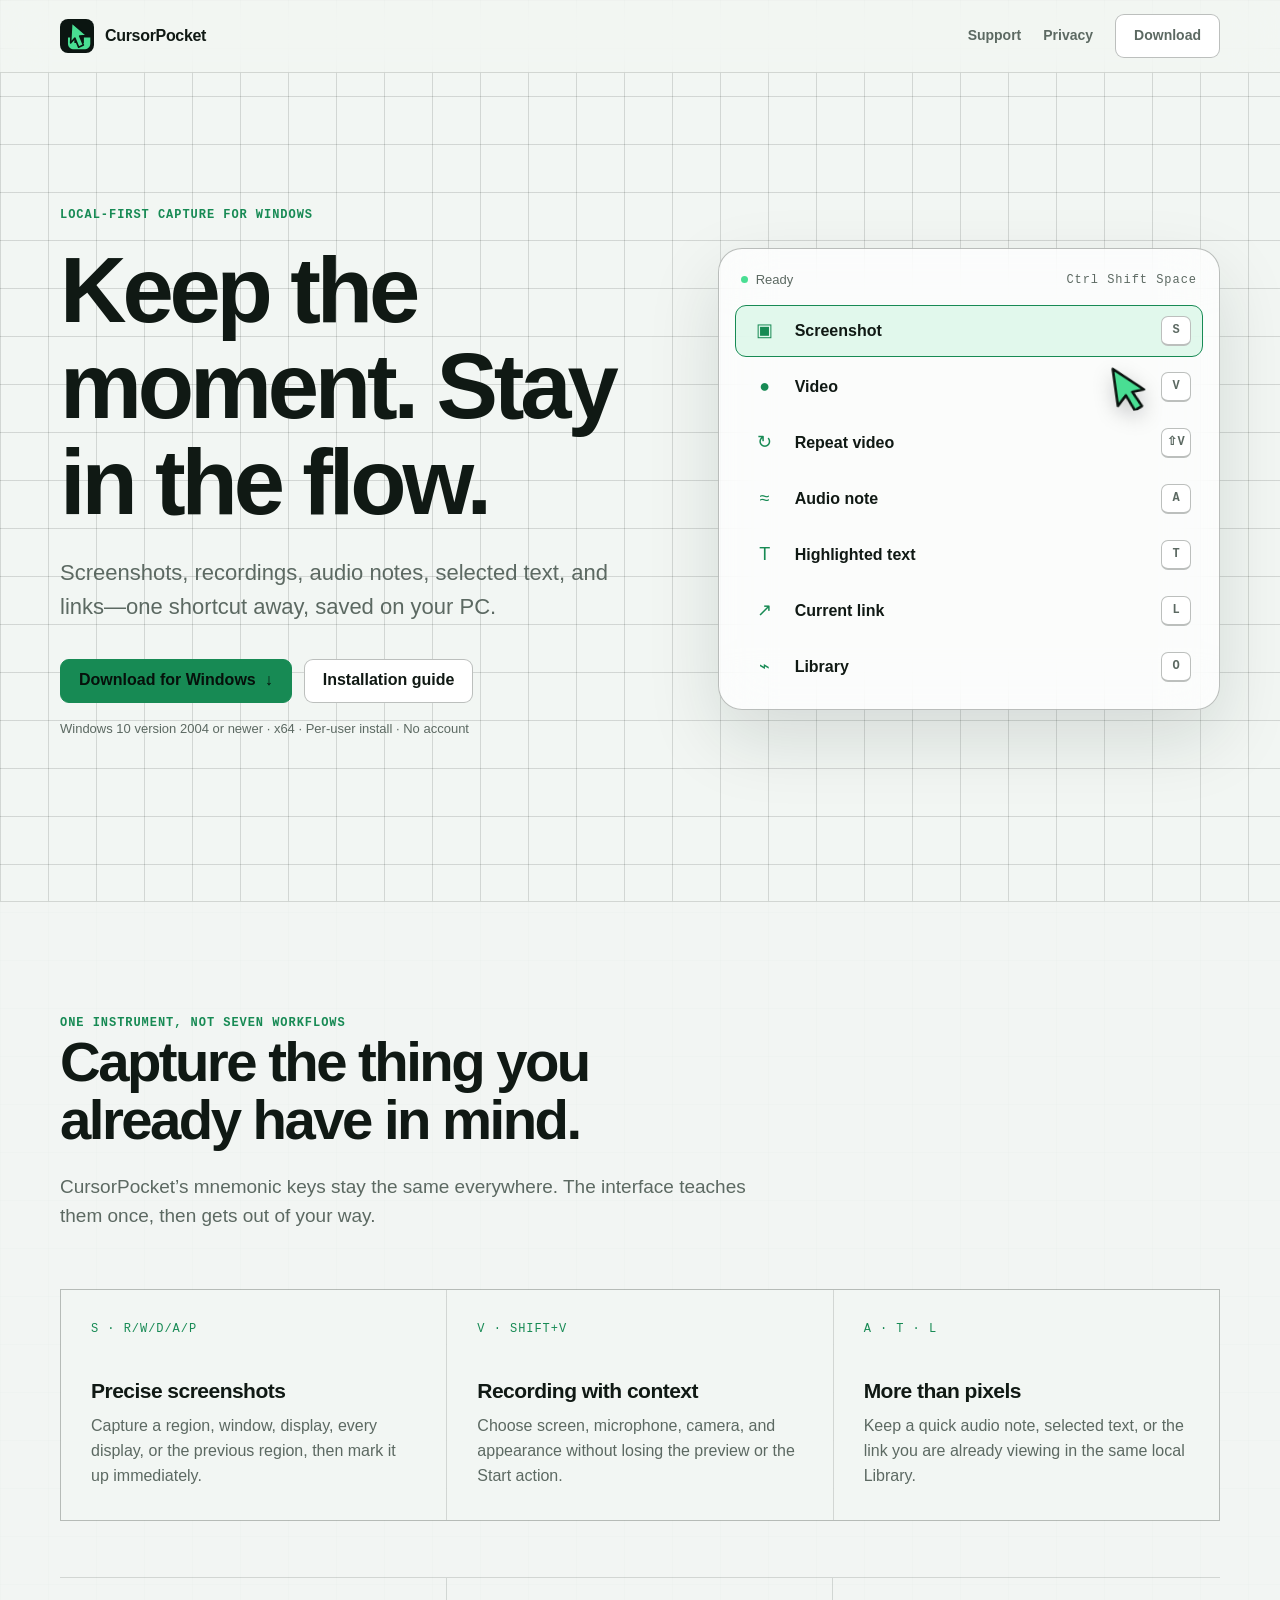
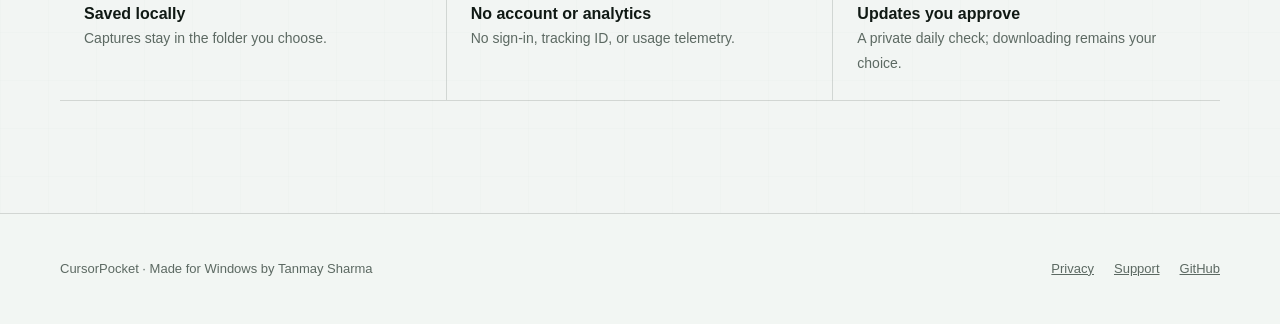
==== site/index.html @ 80a640a3 "Add GitHub distribution and verified updates" ====
<!doctype html>
<html lang="en">
<head>
  <meta charset="utf-8">
  <meta name="viewport" content="width=device-width, initial-scale=1">
  <meta name="description" content="CursorPocket is a fast, local-first screenshot, video, audio, text, and link capture utility for Windows.">
  <meta name="theme-color" content="#0b1511">
  <title>CursorPocket — capture at cursor speed</title>
  <link rel="icon" href="assets/mark.svg" type="image/svg+xml">
  <link rel="stylesheet" href="styles.css">
</head>
<body>
  <header class="site-header">
    <nav class="nav shell" aria-label="Main navigation">
      <a class="brand" href="index.html"><img src="assets/mark.svg" alt=""><span>CursorPocket</span></a>
      <div class="nav-links">
        <a href="support.html">Support</a>
        <a href="privacy.html">Privacy</a>
        <a class="button" href="https://github.com/tanmaysh17/cursorpocket/releases/latest/download/CursorPocket-Setup-x64.exe">Download</a>
      </div>
    </nav>
  </header>

  <main>
    <section class="hero shell">
      <div>
        <div class="eyebrow">Local-first capture for Windows</div>
        <h1>Keep the moment. Stay in the flow.</h1>
        <p class="lede">Screenshots, recordings, audio notes, selected text, and links—one shortcut away, saved on your PC.</p>
        <div class="hero-actions">
          <a class="button primary" href="https://github.com/tanmaysh17/cursorpocket/releases/latest/download/CursorPocket-Setup-x64.exe">Download for Windows <span aria-hidden="true">↓</span></a>
          <a class="button" href="support.html#install">Installation guide</a>
        </div>
        <p class="requirements">Windows 10 version 2004 or newer · x64 · Per-user install · No account</p>
      </div>

      <div class="command-field" aria-label="CursorPocket command mode preview">
        <div class="command-head"><span class="live">Ready</span><span class="mono">Ctrl Shift Space</span></div>
        <div class="command-list">
          <div class="command active"><span class="glyph" aria-hidden="true">▣</span><span class="label">Screenshot</span><span class="key">S</span></div>
          <div class="command"><span class="glyph" aria-hidden="true">●</span><span class="label">Video</span><span class="key">V</span></div>
          <div class="command"><span class="glyph" aria-hidden="true">↻</span><span class="label">Repeat video</span><span class="key">⇧V</span></div>
          <div class="command"><span class="glyph" aria-hidden="true">≈</span><span class="label">Audio note</span><span class="key">A</span></div>
          <div class="command"><span class="glyph" aria-hidden="true">T</span><span class="label">Highlighted text</span><span class="key">T</span></div>
          <div class="command"><span class="glyph" aria-hidden="true">↗</span><span class="label">Current link</span><span class="key">L</span></div>
          <div class="command"><span class="glyph" aria-hidden="true">⌁</span><span class="label">Library</span><span class="key">O</span></div>
        </div>
        <svg class="cursor" viewBox="0 0 40 54" aria-hidden="true"><path d="M3 2 36 31 22 32l9 18-9 4-8-19-11 11V2Z" fill="#49de93" stroke="#09110d" stroke-width="3" stroke-linejoin="round"/></svg>
      </div>
    </section>

    <section class="section">
      <div class="shell">
        <div class="section-intro">
          <div class="eyebrow">One instrument, not seven workflows</div>
          <h2>Capture the thing you already have in mind.</h2>
          <p>CursorPocket’s mnemonic keys stay the same everywhere. The interface teaches them once, then gets out of your way.</p>
        </div>
        <div class="feature-grid">
          <article class="feature"><span class="mono">S · R/W/D/A/P</span><h3>Precise screenshots</h3><p>Capture a region, window, display, every display, or the previous region, then mark it up immediately.</p></article>
          <article class="feature"><span class="mono">V · SHIFT+V</span><h3>Recording with context</h3><p>Choose screen, microphone, camera, and appearance without losing the preview or the Start action.</p></article>
          <article class="feature"><span class="mono">A · T · L</span><h3>More than pixels</h3><p>Keep a quick audio note, selected text, or the link you are already viewing in the same local Library.</p></article>
        </div>
        <div class="trust-line" aria-label="Privacy and installation summary">
          <div class="trust-item"><strong>Saved locally</strong><span>Captures stay in the folder you choose.</span></div>
          <div class="trust-item"><strong>No account or analytics</strong><span>No sign-in, tracking ID, or usage telemetry.</span></div>
          <div class="trust-item"><strong>Updates you approve</strong><span>A private daily check; downloading remains your choice.</span></div>
        </div>
      </div>
    </section>
  </main>

  <footer class="site-footer">
    <div class="footer-inner shell"><span>CursorPocket · Made for Windows by Tanmay Sharma</span><div class="footer-links"><a href="privacy.html">Privacy</a><a href="support.html">Support</a><a href="https://github.com/tanmaysh17/cursorpocket">GitHub</a></div></div>
  </footer>
</body>
</html>
---- site/styles.css ----
:root {
  color-scheme: light dark;
  --canvas: #f2f6f3;
  --surface: rgba(255, 255, 255, 0.72);
  --raised: #ffffff;
  --ink: #101914;
  --muted: #5c6962;
  --line: rgba(16, 25, 20, 0.14);
  --line-strong: rgba(16, 25, 20, 0.28);
  --green: #178a54;
  --green-live: #49de93;
  --green-soft: rgba(73, 222, 147, 0.15);
  --red: #b83a3a;
  --shadow: 0 28px 72px rgba(18, 40, 28, 0.13);
  --radius: 18px;
}

@media (prefers-color-scheme: dark) {
  :root {
    --canvas: #08100c;
    --surface: rgba(15, 27, 21, 0.76);
    --raised: #122019;
    --ink: #eef8f2;
    --muted: #9caca3;
    --line: rgba(225, 246, 234, 0.12);
    --line-strong: rgba(225, 246, 234, 0.25);
    --green: #49de93;
    --green-soft: rgba(73, 222, 147, 0.12);
    --red: #ff6c6c;
    --shadow: 0 32px 80px rgba(0, 0, 0, 0.38);
  }
}

* { box-sizing: border-box; }

html {
  scroll-behavior: smooth;
  background: var(--canvas);
}

body {
  margin: 0;
  min-width: 320px;
  color: var(--ink);
  background:
    linear-gradient(var(--line) 1px, transparent 1px),
    linear-gradient(90deg, var(--line) 1px, transparent 1px),
    var(--canvas);
  background-size: 48px 48px;
  font-family: "Segoe UI Variable Text", "Segoe UI", sans-serif;
  font-size: 16px;
  line-height: 1.55;
}

a { color: inherit; }

a:focus-visible,
button:focus-visible {
  outline: 3px solid var(--green-live);
  outline-offset: 3px;
}

.shell {
  width: min(1160px, calc(100% - 40px));
  margin: 0 auto;
}

.site-header {
  position: sticky;
  z-index: 10;
  top: 0;
  border-bottom: 1px solid var(--line);
  background: color-mix(in srgb, var(--canvas) 78%, transparent);
  backdrop-filter: blur(22px) saturate(1.15);
}

.nav {
  min-height: 72px;
  display: flex;
  align-items: center;
  justify-content: space-between;
  gap: 24px;
}

.brand {
  display: inline-flex;
  align-items: center;
  gap: 11px;
  color: var(--ink);
  text-decoration: none;
  font-weight: 680;
  letter-spacing: -0.02em;
}

.brand img { width: 34px; height: 34px; }

.nav-links { display: flex; align-items: center; gap: 22px; }
.nav-links a { color: var(--muted); text-decoration: none; font-size: 14px; font-weight: 580; }
.nav-links a:hover { color: var(--ink); }

.button {
  min-height: 44px;
  display: inline-flex;
  align-items: center;
  justify-content: center;
  gap: 9px;
  padding: 0 18px;
  border: 1px solid var(--line-strong);
  border-radius: 9px;
  background: var(--raised);
  color: var(--ink);
  text-decoration: none;
  font-weight: 650;
}

.button.primary {
  border-color: var(--green);
  background: var(--green);
  color: #06110b;
}

@media (prefers-color-scheme: dark) {
  .button.primary { color: #06110b; }
}

.button:hover { transform: translateY(-1px); }

.hero {
  min-height: calc(100vh - 72px);
  display: grid;
  grid-template-columns: minmax(0, 1.05fr) minmax(360px, 0.95fr);
  align-items: center;
  gap: clamp(48px, 8vw, 108px);
  padding: 80px 0 96px;
}

.eyebrow,
.mono {
  font-family: "Cascadia Mono", "SFMono-Regular", Consolas, monospace;
  font-size: 12px;
  letter-spacing: 0.08em;
}

.eyebrow { color: var(--green); text-transform: uppercase; font-weight: 700; }

h1,
h2,
h3 {
  margin: 0;
  font-family: "Segoe UI Variable Display", "Segoe UI", sans-serif;
  line-height: 1.04;
  letter-spacing: -0.045em;
}

h1 { max-width: 720px; margin-top: 18px; font-size: clamp(54px, 7.2vw, 94px); font-weight: 690; }
h2 { font-size: clamp(34px, 4.4vw, 58px); font-weight: 660; }
h3 { font-size: 21px; font-weight: 650; letter-spacing: -0.025em; }

.lede { max-width: 620px; margin: 26px 0 0; color: var(--muted); font-size: clamp(18px, 2vw, 22px); }
.hero-actions { display: flex; flex-wrap: wrap; gap: 12px; margin-top: 34px; }
.requirements { margin-top: 16px; color: var(--muted); font-size: 13px; }

.command-field {
  position: relative;
  padding: 16px;
  border: 1px solid var(--line-strong);
  border-radius: 24px;
  background: var(--surface);
  box-shadow: var(--shadow);
  backdrop-filter: blur(26px) saturate(1.12);
}

.command-head {
  display: flex;
  align-items: center;
  justify-content: space-between;
  padding: 5px 6px 15px;
  color: var(--muted);
  font-size: 13px;
}

.live { display: inline-flex; align-items: center; gap: 8px; }
.live::before { width: 7px; height: 7px; border-radius: 50%; background: var(--green-live); content: ""; }

.command-list { display: grid; gap: 4px; }
.command {
  min-height: 52px;
  display: grid;
  grid-template-columns: 36px 1fr auto;
  align-items: center;
  gap: 12px;
  padding: 0 11px;
  border: 1px solid transparent;
  border-radius: 11px;
}
.command.active { border-color: var(--green); background: var(--green-soft); }
.command .glyph { color: var(--green); font-size: 18px; text-align: center; }
.command .label { font-weight: 620; }
.key {
  min-width: 30px;
  height: 30px;
  display: grid;
  place-items: center;
  border: 1px solid var(--line-strong);
  border-bottom-width: 2px;
  border-radius: 7px;
  background: var(--raised);
  color: var(--muted);
  font-family: "Cascadia Mono", Consolas, monospace;
  font-size: 12px;
  font-weight: 700;
}

.cursor {
  position: absolute;
  right: 72px;
  top: 116px;
  width: 34px;
  filter: drop-shadow(0 7px 10px rgba(0, 0, 0, 0.22));
  transform: rotate(-8deg);
}

.section { padding: 112px 0; border-top: 1px solid var(--line); background: color-mix(in srgb, var(--canvas) 92%, transparent); }
.section-intro { max-width: 720px; }
.section-intro p { margin: 22px 0 0; color: var(--muted); font-size: 19px; }
.feature-grid { display: grid; grid-template-columns: repeat(3, 1fr); gap: 1px; margin-top: 58px; border: 1px solid var(--line); background: var(--line); }
.feature { min-height: 230px; padding: 30px; background: var(--canvas); }
.feature .mono { display: block; margin-bottom: 42px; color: var(--green); }
.feature p { margin: 12px 0 0; color: var(--muted); }

.trust-line { display: grid; grid-template-columns: repeat(3, 1fr); margin-top: 56px; border-block: 1px solid var(--line); }
.trust-item { padding: 24px; border-right: 1px solid var(--line); }
.trust-item:last-child { border-right: 0; }
.trust-item strong { display: block; }
.trust-item span { color: var(--muted); font-size: 14px; }

.page { min-height: calc(100vh - 150px); padding: 86px 0 120px; }
.page-header { max-width: 780px; margin-bottom: 64px; }
.page-header h1 { font-size: clamp(44px, 6vw, 74px); }
.page-header p { margin-top: 20px; color: var(--muted); font-size: 19px; }
.prose { max-width: 780px; }
.prose section { margin-top: 48px; padding-top: 32px; border-top: 1px solid var(--line); }
.prose h2 { font-size: 28px; letter-spacing: -0.03em; }
.prose p, .prose li { color: var(--muted); }
.prose li + li { margin-top: 9px; }
.prose code { font-family: "Cascadia Mono", Consolas, monospace; font-size: 0.9em; color: var(--ink); }
.notice { padding: 18px 20px; border-left: 3px solid var(--green); background: var(--green-soft); color: var(--ink); }

.site-footer { border-top: 1px solid var(--line); background: var(--canvas); }
.footer-inner { min-height: 110px; display: flex; align-items: center; justify-content: space-between; gap: 24px; color: var(--muted); font-size: 13px; }
.footer-links { display: flex; gap: 20px; }

@media (max-width: 840px) {
  .hero { grid-template-columns: 1fr; padding-top: 64px; }
  .command-field { width: min(100%, 540px); }
  .feature-grid, .trust-line { grid-template-columns: 1fr; }
  .trust-item { border-right: 0; border-bottom: 1px solid var(--line); }
  .trust-item:last-child { border-bottom: 0; }
}

@media (max-width: 620px) {
  .shell { width: min(100% - 28px, 1160px); }
  .nav-links > a:not(.button) { display: none; }
  .nav .button { min-height: 38px; padding-inline: 12px; }
  .hero { min-height: auto; padding: 54px 0 72px; }
  h1 { font-size: clamp(46px, 15vw, 68px); }
  .section { padding: 76px 0; }
  .command-field { padding: 10px; border-radius: 18px; }
  .command { min-height: 48px; }
  .footer-inner { align-items: flex-start; flex-direction: column; justify-content: center; }
}

@media (prefers-reduced-motion: reduce) {
  html { scroll-behavior: auto; }
  .button:hover { transform: none; }
}

@media (forced-colors: active) {
  .site-header, .command-field { backdrop-filter: none; }
  .command.active { border: 2px solid Highlight; }
  .live::before { background: Highlight; }
}
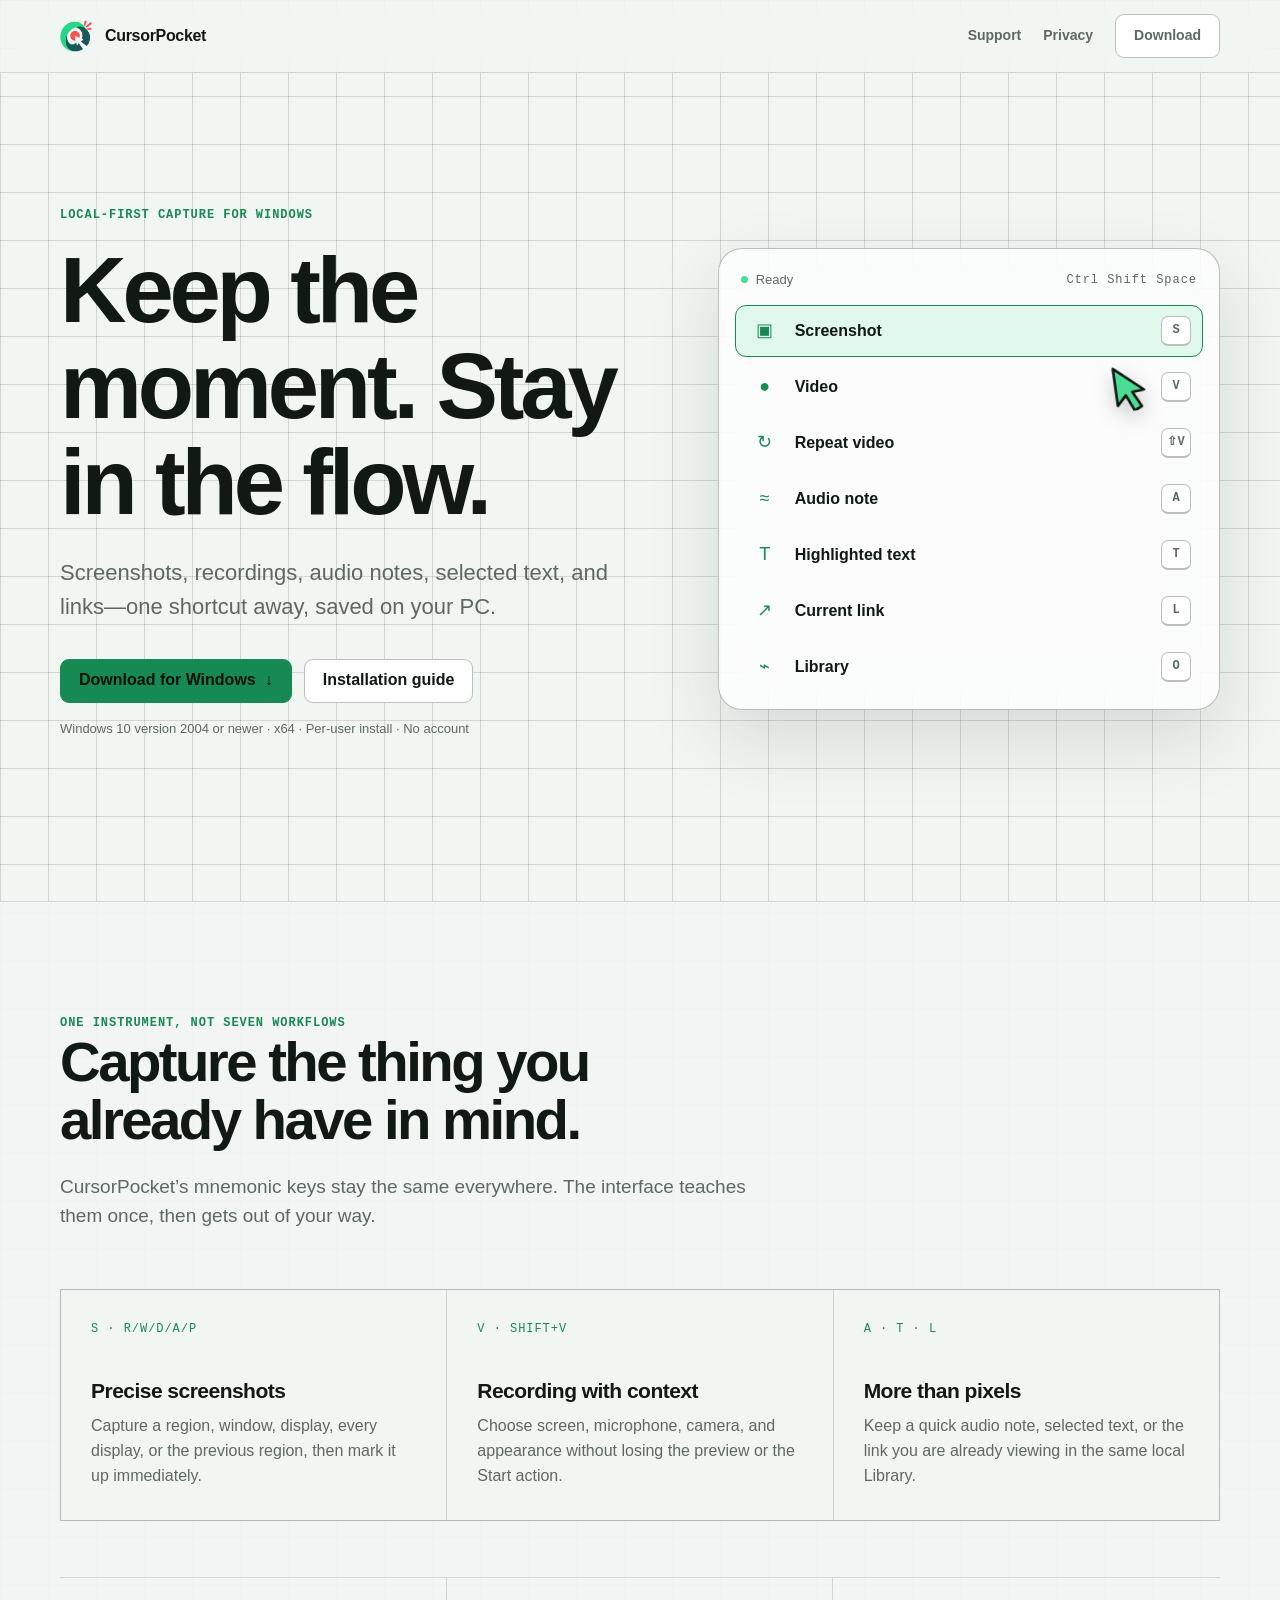
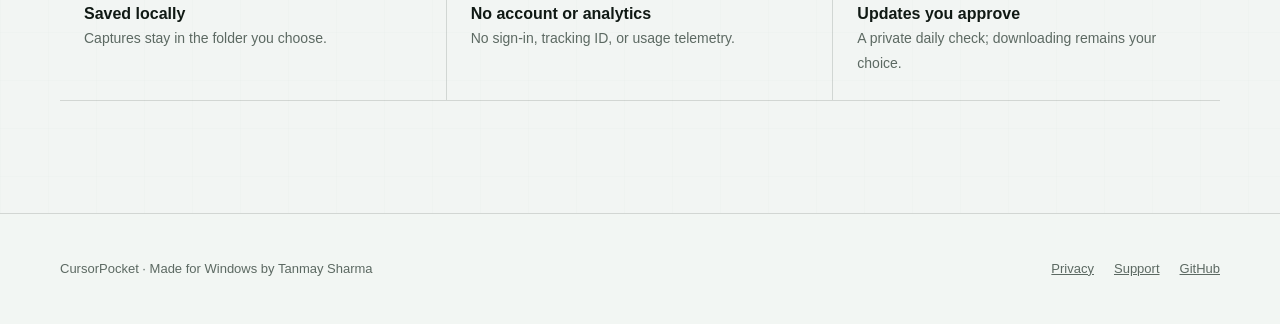
==== commit c455b49e: "chore: remove superseded brand assets" ====
--- a/site/index.html
+++ b/site/index.html
@@ -6,13 +6,13 @@
   <meta name="description" content="CursorPocket is a fast, local-first screenshot, video, audio, text, and link capture utility for Windows.">
   <meta name="theme-color" content="#0b1511">
   <title>CursorPocket — capture at cursor speed</title>
-  <link rel="icon" href="assets/mark.svg" type="image/svg+xml">
+  <link rel="icon" href="assets/mark.png" type="image/png">
   <link rel="stylesheet" href="styles.css">
 </head>
 <body>
   <header class="site-header">
     <nav class="nav shell" aria-label="Main navigation">
-      <a class="brand" href="index.html"><img src="assets/mark.svg" alt=""><span>CursorPocket</span></a>
+      <a class="brand" href="index.html"><img src="assets/mark.png" alt=""><span>CursorPocket</span></a>
       <div class="nav-links">
         <a href="support.html">Support</a>
         <a href="privacy.html">Privacy</a>
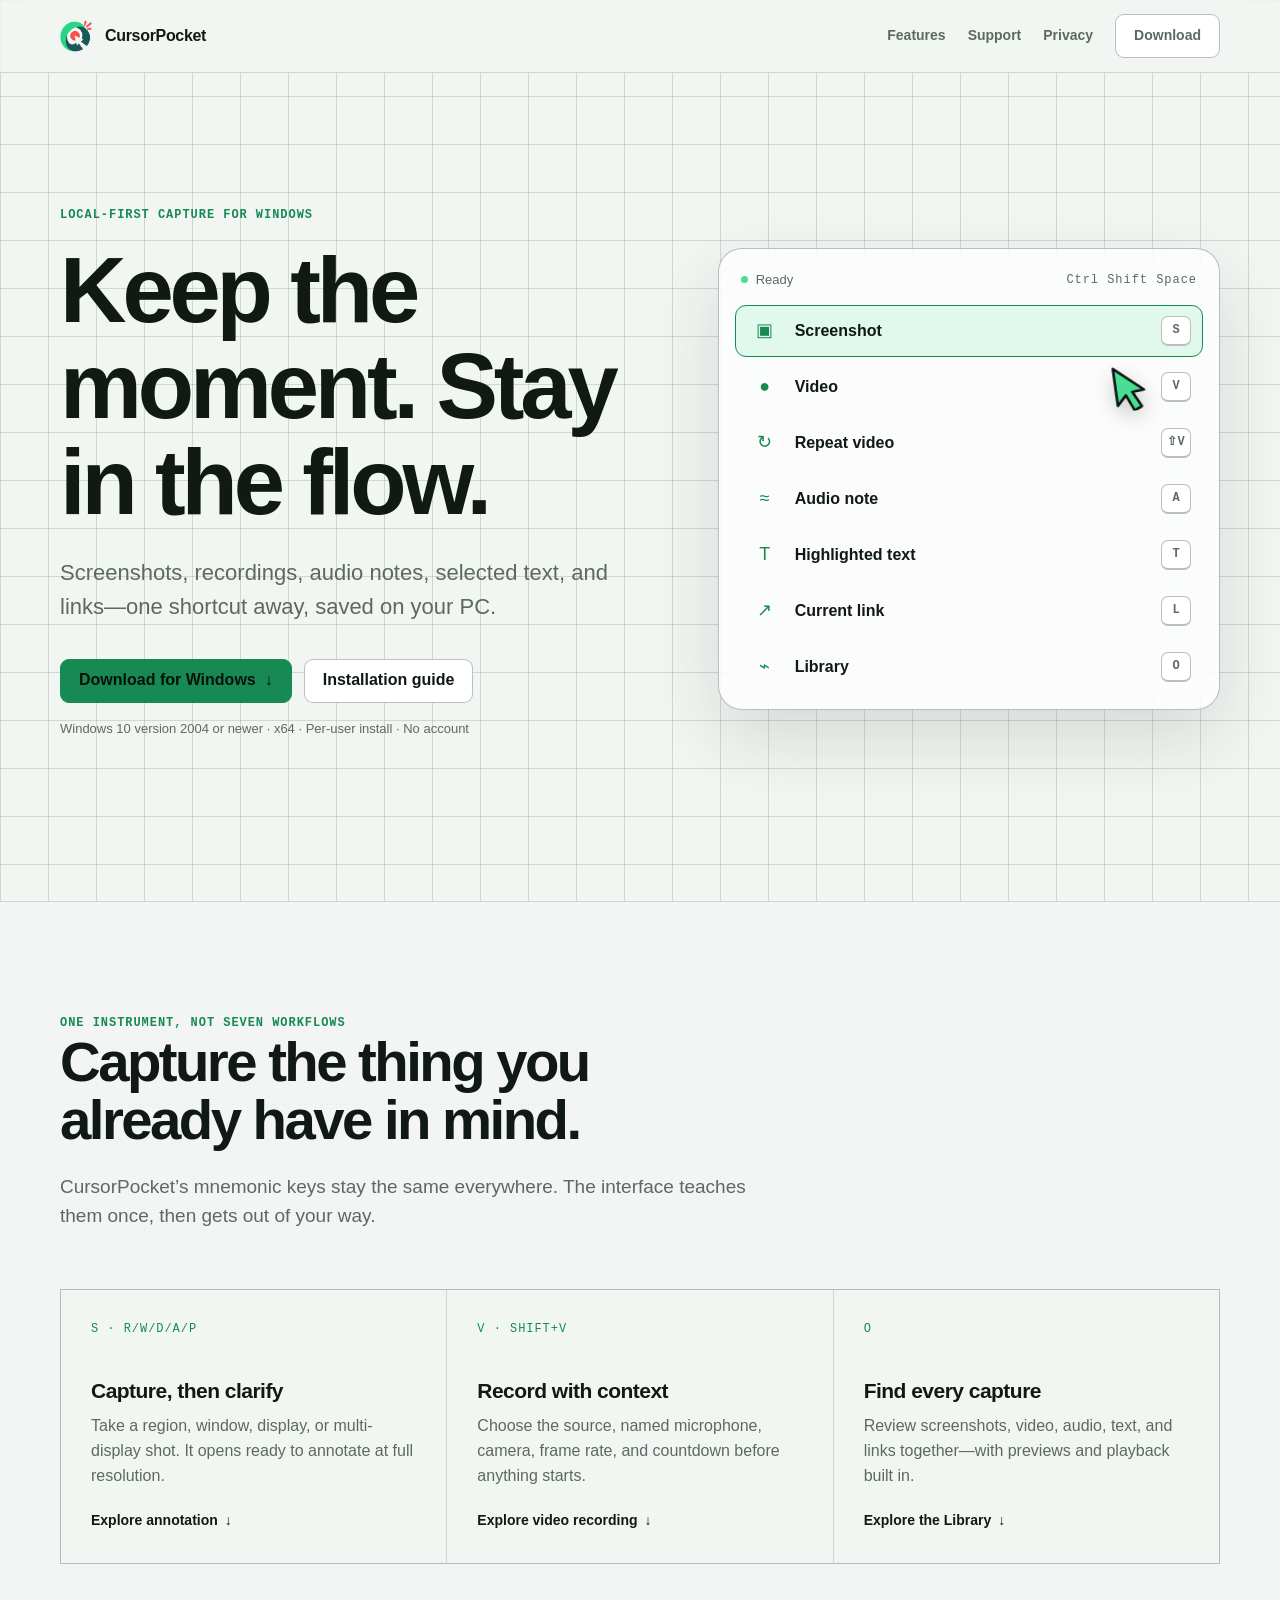
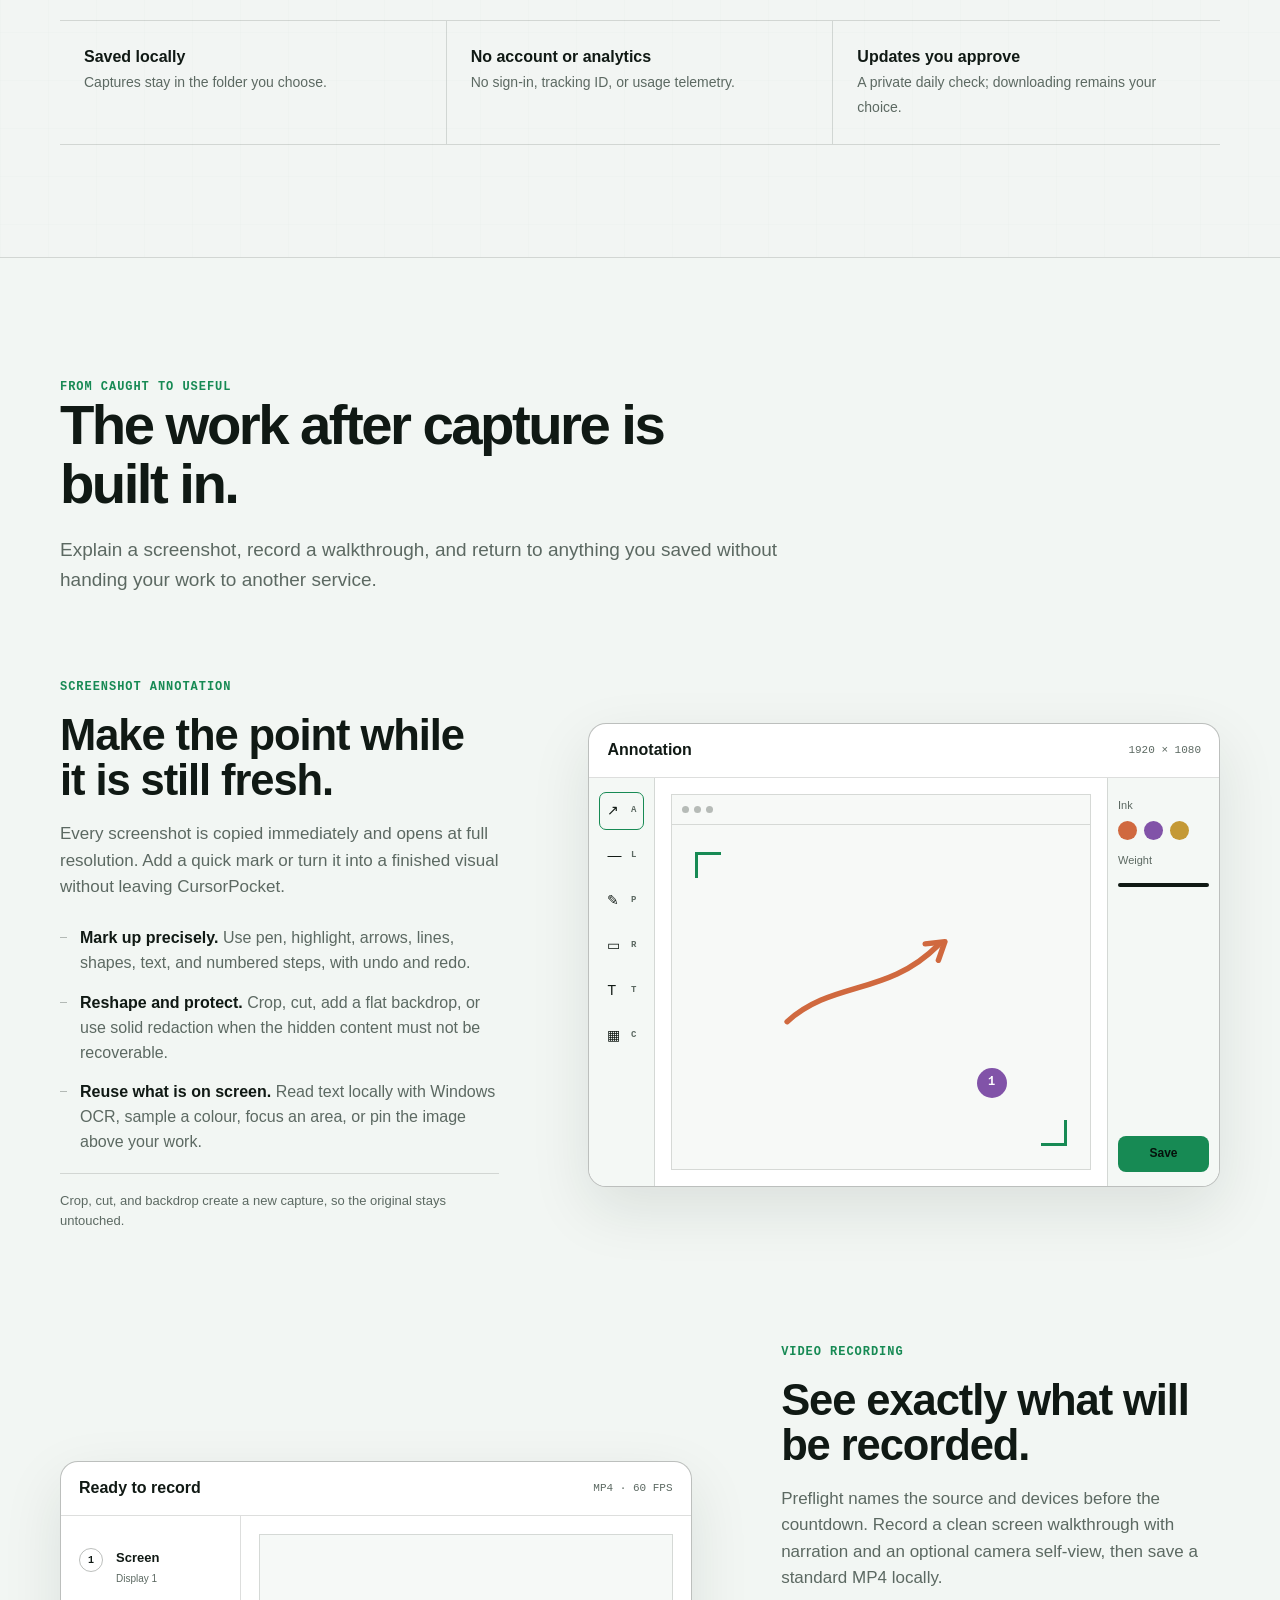
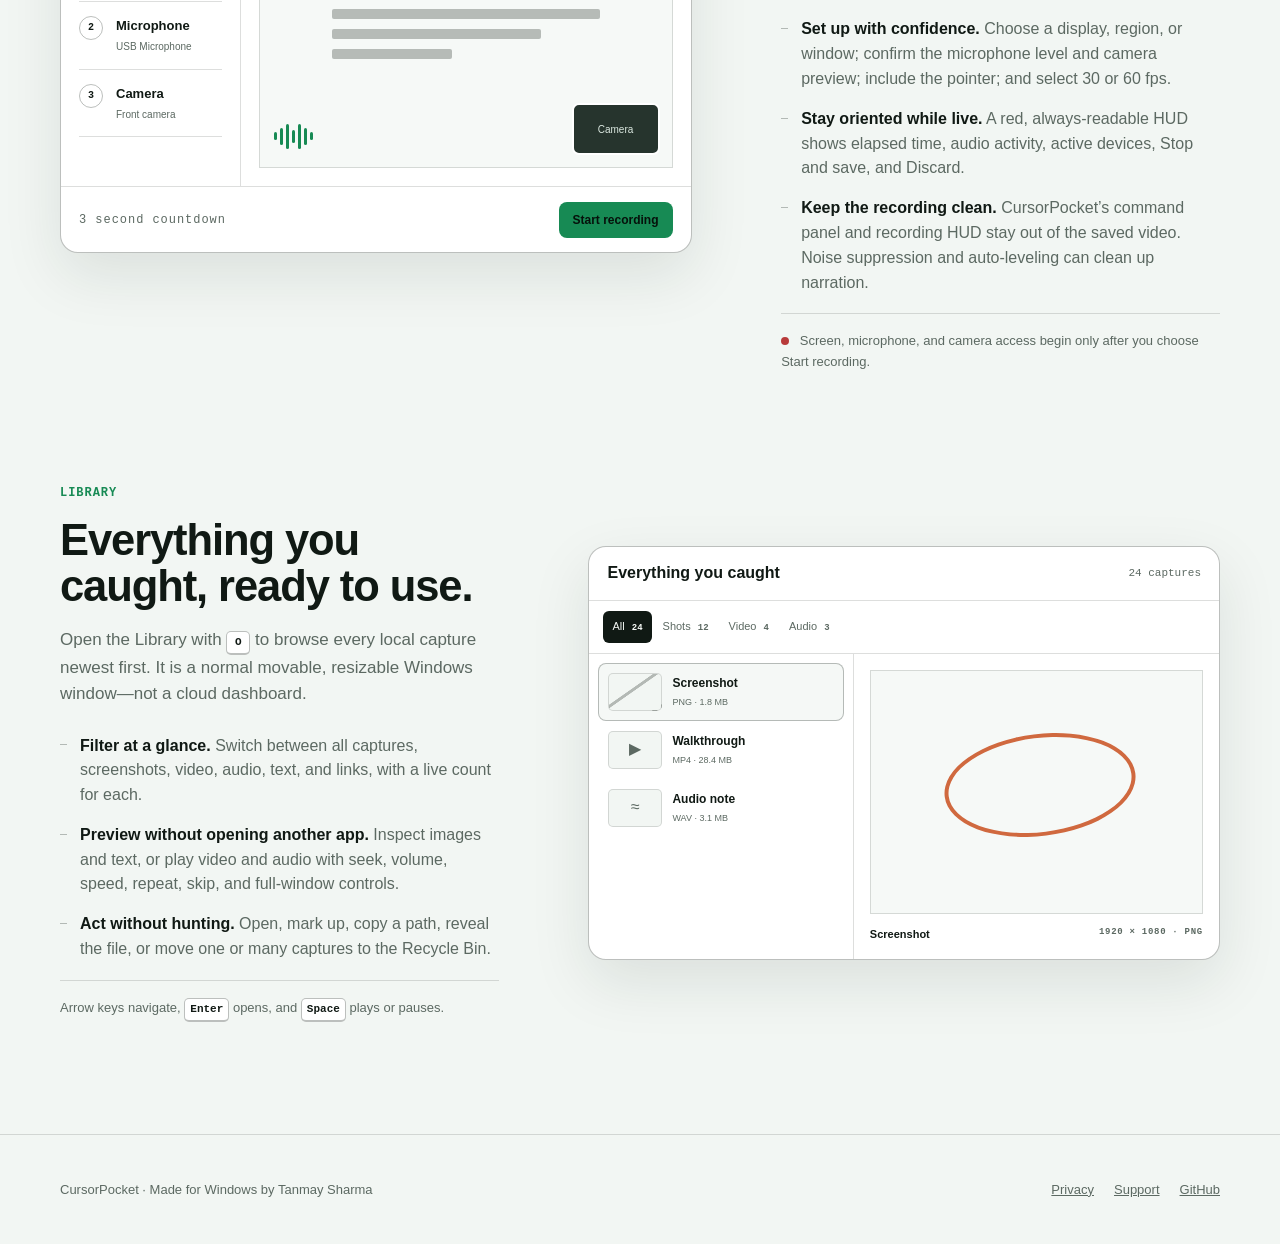
==== commit dee171bc: "Expand site capabilities for annotation, recording, and Library" ====
--- a/site/index.html
+++ b/site/index.html
@@ -14,6 +14,7 @@
     <nav class="nav shell" aria-label="Main navigation">
       <a class="brand" href="index.html"><img src="assets/mark.png" alt=""><span>CursorPocket</span></a>
       <div class="nav-links">
+        <a href="#capabilities">Features</a>
         <a href="support.html">Support</a>
         <a href="privacy.html">Privacy</a>
         <a class="button" href="https://github.com/tanmaysh17/cursorpocket/releases/latest/download/CursorPocket-Setup-x64.exe">Download</a>
@@ -57,14 +58,92 @@
           <p>CursorPocket’s mnemonic keys stay the same everywhere. The interface teaches them once, then gets out of your way.</p>
         </div>
         <div class="feature-grid">
-          <article class="feature"><span class="mono">S · R/W/D/A/P</span><h3>Precise screenshots</h3><p>Capture a region, window, display, every display, or the previous region, then mark it up immediately.</p></article>
-          <article class="feature"><span class="mono">V · SHIFT+V</span><h3>Recording with context</h3><p>Choose screen, microphone, camera, and appearance without losing the preview or the Start action.</p></article>
-          <article class="feature"><span class="mono">A · T · L</span><h3>More than pixels</h3><p>Keep a quick audio note, selected text, or the link you are already viewing in the same local Library.</p></article>
+          <article class="feature"><span class="mono">S · R/W/D/A/P</span><h3>Capture, then clarify</h3><p>Take a region, window, display, or multi-display shot. It opens ready to annotate at full resolution.</p><a class="text-link" href="#annotation">Explore annotation <span aria-hidden="true">↓</span></a></article>
+          <article class="feature"><span class="mono">V · SHIFT+V</span><h3>Record with context</h3><p>Choose the source, named microphone, camera, frame rate, and countdown before anything starts.</p><a class="text-link" href="#video">Explore video recording <span aria-hidden="true">↓</span></a></article>
+          <article class="feature"><span class="mono">O</span><h3>Find every capture</h3><p>Review screenshots, video, audio, text, and links together—with previews and playback built in.</p><a class="text-link" href="#library">Explore the Library <span aria-hidden="true">↓</span></a></article>
         </div>
         <div class="trust-line" aria-label="Privacy and installation summary">
           <div class="trust-item"><strong>Saved locally</strong><span>Captures stay in the folder you choose.</span></div>
           <div class="trust-item"><strong>No account or analytics</strong><span>No sign-in, tracking ID, or usage telemetry.</span></div>
           <div class="trust-item"><strong>Updates you approve</strong><span>A private daily check; downloading remains your choice.</span></div>
+        </div>
+      </div>
+    </section>
+
+    <section class="section capability-section" id="capabilities">
+      <div class="shell">
+        <div class="section-intro">
+          <div class="eyebrow">From caught to useful</div>
+          <h2>The work after capture is built in.</h2>
+          <p>Explain a screenshot, record a walkthrough, and return to anything you saved without handing your work to another service.</p>
+        </div>
+
+        <div class="capability-list">
+          <article class="capability" id="annotation">
+            <div class="capability-copy">
+              <span class="capability-label mono">Screenshot annotation</span>
+              <h3>Make the point while it is still fresh.</h3>
+              <p>Every screenshot is copied immediately and opens at full resolution. Add a quick mark or turn it into a finished visual without leaving CursorPocket.</p>
+              <ul class="capability-points">
+                <li><strong>Mark up precisely.</strong> Use pen, highlight, arrows, lines, shapes, text, and numbered steps, with undo and redo.</li>
+                <li><strong>Reshape and protect.</strong> Crop, cut, add a flat backdrop, or use solid redaction when the hidden content must not be recoverable.</li>
+                <li><strong>Reuse what is on screen.</strong> Read text locally with Windows OCR, sample a colour, focus an area, or pin the image above your work.</li>
+              </ul>
+              <p class="capability-note">Crop, cut, and backdrop create a new capture, so the original stays untouched.</p>
+            </div>
+            <div class="product-frame annotation-frame" role="img" aria-label="Illustration of the CursorPocket annotation editor with visible tools, crop handles, and save controls">
+              <div class="frame-title"><span>Annotation</span><span class="frame-status">1920 × 1080</span></div>
+              <div class="annotation-layout">
+                <div class="tool-rail" aria-hidden="true"><span class="selected">↗ <b>A</b></span><span>— <b>L</b></span><span>✎ <b>P</b></span><span>▭ <b>R</b></span><span>T <b>T</b></span><span>▦ <b>C</b></span></div>
+                <div class="annotation-canvas" aria-hidden="true"><div class="capture-window"><span></span><span></span><span></span></div><div class="crop-corner crop-a"></div><div class="crop-corner crop-b"></div><svg viewBox="0 0 320 190"><path d="M74 132 C116 94 165 109 212 62"/><path d="M200 61 L218 59 L212 76"/></svg><span class="step-marker">1</span></div>
+                <div class="property-rail" aria-hidden="true"><span class="property-label">Ink</span><div class="swatches"><i></i><i></i><i></i></div><span class="property-label">Weight</span><div class="weight-line"></div><span class="mock-primary">Save</span></div>
+              </div>
+            </div>
+          </article>
+
+          <article class="capability reverse" id="video">
+            <div class="capability-copy">
+              <span class="capability-label mono">Video recording</span>
+              <h3>See exactly what will be recorded.</h3>
+              <p>Preflight names the source and devices before the countdown. Record a clean screen walkthrough with narration and an optional camera self-view, then save a standard MP4 locally.</p>
+              <ul class="capability-points">
+                <li><strong>Set up with confidence.</strong> Choose a display, region, or window; confirm the microphone level and camera preview; include the pointer; and select 30 or 60 fps.</li>
+                <li><strong>Stay oriented while live.</strong> A red, always-readable HUD shows elapsed time, audio activity, active devices, Stop and save, and Discard.</li>
+                <li><strong>Keep the recording clean.</strong> CursorPocket’s command panel and recording HUD stay out of the saved video. Noise suppression and auto-leveling can clean up narration.</li>
+              </ul>
+              <p class="capability-note"><span class="recording-dot" aria-hidden="true"></span> Screen, microphone, and camera access begin only after you choose Start recording.</p>
+            </div>
+            <div class="product-frame recording-frame" role="img" aria-label="Illustration of video recording preflight with screen, microphone, camera, and recording controls">
+              <div class="frame-title"><span>Ready to record</span><span class="frame-status">MP4 · 60 FPS</span></div>
+              <div class="recording-layout">
+                <div class="decision-list" aria-hidden="true"><div><b>1</b><span>Screen<small>Display 1</small></span></div><div><b>2</b><span>Microphone<small>USB Microphone</small></span></div><div><b>3</b><span>Camera<small>Front camera</small></span></div></div>
+                <div class="record-preview" aria-hidden="true"><div class="preview-window"><span></span><span></span><span></span></div><div class="self-view">Camera</div><div class="audio-meter"><i></i><i></i><i></i><i></i><i></i><i></i><i></i></div></div>
+              </div>
+              <div class="record-footer"><span class="mono">3 second countdown</span><span class="start-recording">Start recording</span></div>
+            </div>
+          </article>
+
+          <article class="capability" id="library">
+            <div class="capability-copy">
+              <span class="capability-label mono">Library</span>
+              <h3>Everything you caught, ready to use.</h3>
+              <p>Open the Library with <span class="inline-key">O</span> to browse every local capture newest first. It is a normal movable, resizable Windows window—not a cloud dashboard.</p>
+              <ul class="capability-points">
+                <li><strong>Filter at a glance.</strong> Switch between all captures, screenshots, video, audio, text, and links, with a live count for each.</li>
+                <li><strong>Preview without opening another app.</strong> Inspect images and text, or play video and audio with seek, volume, speed, repeat, skip, and full-window controls.</li>
+                <li><strong>Act without hunting.</strong> Open, mark up, copy a path, reveal the file, or move one or many captures to the Recycle Bin.</li>
+              </ul>
+              <p class="capability-note">Arrow keys navigate, <span class="inline-key">Enter</span> opens, and <span class="inline-key">Space</span> plays or pauses.</p>
+            </div>
+            <div class="product-frame library-frame" role="img" aria-label="Illustration of the CursorPocket Library with capture filters, item list, and media preview">
+              <div class="frame-title"><span>Everything you caught</span><span class="frame-status">24 captures</span></div>
+              <div class="filter-strip" aria-hidden="true"><span class="selected">All <b>24</b></span><span>Shots <b>12</b></span><span>Video <b>4</b></span><span>Audio <b>3</b></span></div>
+              <div class="library-layout" aria-hidden="true">
+                <div class="capture-list"><div class="selected"><i class="shot-thumb"></i><span>Screenshot<small>PNG · 1.8 MB</small></span></div><div><i class="video-thumb">▶</i><span>Walkthrough<small>MP4 · 28.4 MB</small></span></div><div><i class="wave-thumb">≈</i><span>Audio note<small>WAV · 3.1 MB</small></span></div></div>
+                <div class="library-preview"><div class="preview-art"><div class="preview-callout"></div></div><div class="preview-meta"><span>Screenshot</span><span class="mono">1920 × 1080 · PNG</span></div></div>
+              </div>
+            </div>
+          </article>
         </div>
       </div>
     </section>
--- a/site/styles.css
+++ b/site/styles.css
@@ -227,12 +227,98 @@
 .feature { min-height: 230px; padding: 30px; background: var(--canvas); }
 .feature .mono { display: block; margin-bottom: 42px; color: var(--green); }
 .feature p { margin: 12px 0 0; color: var(--muted); }
+.text-link { display: inline-flex; gap: 7px; margin-top: 22px; color: var(--ink); font-size: 14px; font-weight: 650; text-decoration: none; }
+.text-link:hover { text-decoration: underline; text-underline-offset: 4px; }
 
 .trust-line { display: grid; grid-template-columns: repeat(3, 1fr); margin-top: 56px; border-block: 1px solid var(--line); }
 .trust-item { padding: 24px; border-right: 1px solid var(--line); }
 .trust-item:last-child { border-right: 0; }
 .trust-item strong { display: block; }
 .trust-item span { color: var(--muted); font-size: 14px; }
+
+.capability-section { padding-top: 120px; background: var(--canvas); }
+.capability-list { display: grid; gap: 112px; margin-top: 84px; }
+.capability { display: grid; grid-template-columns: minmax(0, 0.82fr) minmax(480px, 1.18fr); align-items: center; gap: clamp(48px, 7vw, 96px); scroll-margin-top: 96px; }
+.capability.reverse { grid-template-columns: minmax(480px, 1.18fr) minmax(0, 0.82fr); }
+.capability.reverse .capability-copy { order: 2; }
+.capability.reverse .product-frame { order: 1; }
+.capability-label { display: block; margin-bottom: 16px; color: var(--green); font-weight: 700; text-transform: uppercase; }
+.capability-copy h3 { font-size: clamp(30px, 3.4vw, 46px); }
+.capability-copy > p { margin: 18px 0 0; color: var(--muted); font-size: 17px; }
+.capability-points { display: grid; gap: 15px; margin: 26px 0 0; padding: 0; list-style: none; }
+.capability-points li { position: relative; padding-left: 20px; color: var(--muted); }
+.capability-points li::before { position: absolute; top: 0.68em; left: 0; width: 7px; height: 1px; background: var(--line-strong); content: ""; }
+.capability-points strong { color: var(--ink); }
+.capability-copy .capability-note { padding-top: 17px; border-top: 1px solid var(--line); font-size: 13px; }
+.inline-key { display: inline-grid; min-width: 24px; height: 24px; place-items: center; padding-inline: 5px; border: 1px solid var(--line-strong); border-bottom-width: 2px; border-radius: 5px; background: var(--raised); color: var(--ink); font-family: "Cascadia Mono", Consolas, monospace; font-size: 11px; font-weight: 700; }
+.recording-dot { display: inline-block; width: 8px; height: 8px; margin-right: 7px; border-radius: 50%; background: var(--red); }
+
+.product-frame { overflow: hidden; min-height: 430px; border: 1px solid var(--line-strong); border-radius: 18px; background: var(--raised); box-shadow: 0 22px 60px rgba(18, 40, 28, 0.1); color: var(--ink); }
+.frame-title { min-height: 54px; display: flex; align-items: center; justify-content: space-between; gap: 16px; padding: 0 18px; border-bottom: 1px solid var(--line); font-weight: 650; }
+.frame-status { color: var(--muted); font-family: "Cascadia Mono", Consolas, monospace; font-size: 11px; font-weight: 500; }
+
+.annotation-layout { min-height: 376px; display: grid; grid-template-columns: 66px 1fr 112px; }
+.tool-rail, .property-rail { display: flex; flex-direction: column; gap: 7px; padding: 14px 10px; background: color-mix(in srgb, var(--canvas) 82%, var(--raised)); }
+.tool-rail { border-right: 1px solid var(--line); }
+.tool-rail span { min-height: 38px; display: flex; align-items: center; justify-content: space-between; padding: 0 7px; border: 1px solid transparent; border-radius: 7px; font-size: 14px; }
+.tool-rail span.selected { border-color: var(--green); }
+.tool-rail b { color: var(--muted); font-family: "Cascadia Mono", Consolas, monospace; font-size: 9px; }
+.annotation-canvas { position: relative; overflow: hidden; min-height: 376px; margin: 16px; border: 1px solid var(--line); background: color-mix(in srgb, var(--canvas) 65%, var(--raised)); }
+.capture-window { height: 30px; display: flex; align-items: center; gap: 5px; padding: 0 10px; border-bottom: 1px solid var(--line); }
+.capture-window span { width: 7px; height: 7px; border-radius: 50%; background: var(--line-strong); }
+.annotation-canvas svg { position: absolute; inset: 22% 8% auto; width: 84%; fill: none; stroke: #d0693f; stroke-linecap: round; stroke-linejoin: round; stroke-width: 5; }
+.step-marker { position: absolute; right: 20%; bottom: 19%; width: 30px; height: 30px; display: grid; place-items: center; border-radius: 50%; background: #8153a8; color: #fff; font-family: "Cascadia Mono", Consolas, monospace; font-size: 12px; font-weight: 700; }
+.crop-corner { position: absolute; width: 26px; height: 26px; border-color: var(--green); }
+.crop-a { top: 57px; left: 23px; border-top: 3px solid var(--green); border-left: 3px solid var(--green); }
+.crop-b { right: 23px; bottom: 23px; border-right: 3px solid var(--green); border-bottom: 3px solid var(--green); }
+.property-rail { border-left: 1px solid var(--line); }
+.property-label { margin-top: 5px; color: var(--muted); font-size: 11px; }
+.swatches { display: flex; gap: 7px; }
+.swatches i { width: 19px; height: 19px; border-radius: 50%; background: #d0693f; }
+.swatches i:nth-child(2) { background: #8153a8; }
+.swatches i:nth-child(3) { background: #c49935; }
+.weight-line { width: 100%; height: 4px; margin-top: 7px; border-radius: 2px; background: var(--ink); }
+.mock-primary { min-height: 36px; display: grid; place-items: center; margin-top: auto; border-radius: 8px; background: var(--green); color: #06110b; font-size: 12px; font-weight: 700; }
+
+.recording-frame { min-height: 390px; }
+.recording-layout { display: grid; grid-template-columns: 180px 1fr; min-height: 270px; }
+.decision-list { padding: 18px; border-right: 1px solid var(--line); }
+.decision-list div { display: grid; grid-template-columns: 28px 1fr; gap: 9px; padding: 14px 0; border-bottom: 1px solid var(--line); }
+.decision-list b { width: 24px; height: 24px; display: grid; place-items: center; border: 1px solid var(--line-strong); border-radius: 50%; font-family: "Cascadia Mono", Consolas, monospace; font-size: 10px; }
+.decision-list span { font-size: 13px; font-weight: 650; }
+.decision-list small { display: block; margin-top: 3px; color: var(--muted); font-size: 10px; font-weight: 400; }
+.record-preview { position: relative; margin: 18px; border: 1px solid var(--line); background: color-mix(in srgb, var(--canvas) 70%, var(--raised)); }
+.preview-window { width: 65%; margin: 18% auto 0; }
+.preview-window span { display: block; height: 10px; margin-top: 10px; border-radius: 2px; background: var(--line-strong); }
+.preview-window span:nth-child(2) { width: 78%; }
+.preview-window span:nth-child(3) { width: 45%; }
+.self-view { position: absolute; right: 12px; bottom: 12px; width: 88px; height: 52px; display: grid; place-items: center; border: 2px solid var(--raised); border-radius: 7px; background: #26342d; color: #dbe8e0; font-size: 10px; }
+.audio-meter { position: absolute; bottom: 16px; left: 14px; height: 30px; display: flex; align-items: center; gap: 3px; }
+.audio-meter i { width: 3px; height: 8px; border-radius: 3px; background: var(--green); }
+.audio-meter i:nth-child(2), .audio-meter i:nth-child(6) { height: 17px; }
+.audio-meter i:nth-child(3), .audio-meter i:nth-child(5) { height: 25px; }
+.audio-meter i:nth-child(4) { height: 13px; }
+.record-footer { min-height: 66px; display: flex; align-items: center; justify-content: space-between; gap: 12px; padding: 0 18px; border-top: 1px solid var(--line); color: var(--muted); }
+.start-recording { min-height: 36px; display: inline-flex; align-items: center; padding: 0 14px; border-radius: 8px; background: var(--green); color: #06110b; font-size: 12px; font-weight: 700; }
+
+.library-frame { min-height: 410px; }
+.filter-strip { display: flex; gap: 2px; padding: 10px 14px; border-bottom: 1px solid var(--line); }
+.filter-strip span { padding: 7px 9px; border-radius: 6px; color: var(--muted); font-size: 11px; }
+.filter-strip span.selected { background: var(--ink); color: var(--canvas); }
+.filter-strip b { margin-left: 4px; font-family: "Cascadia Mono", Consolas, monospace; font-size: 9px; }
+.library-layout { display: grid; grid-template-columns: 42% 58%; min-height: 305px; }
+.capture-list { padding: 9px; border-right: 1px solid var(--line); }
+.capture-list > div { display: grid; grid-template-columns: 54px 1fr; align-items: center; gap: 10px; padding: 9px; border: 1px solid transparent; border-radius: 8px; }
+.capture-list > div.selected { border-color: var(--line-strong); background: color-mix(in srgb, var(--canvas) 74%, var(--raised)); }
+.capture-list i { width: 54px; height: 38px; display: grid; place-items: center; border: 1px solid var(--line); border-radius: 5px; background: var(--canvas); color: var(--muted); font-style: normal; }
+.capture-list span { overflow: hidden; font-size: 12px; font-weight: 650; text-overflow: ellipsis; white-space: nowrap; }
+.capture-list small { display: block; margin-top: 3px; color: var(--muted); font-size: 9px; font-weight: 400; }
+.shot-thumb { background: linear-gradient(145deg, transparent 42%, var(--line-strong) 43%, var(--line-strong) 47%, transparent 48%), var(--canvas) !important; }
+.library-preview { display: flex; flex-direction: column; min-width: 0; padding: 16px; }
+.preview-art { flex: 1; position: relative; min-height: 210px; border: 1px solid var(--line); background: color-mix(in srgb, var(--canvas) 70%, var(--raised)); }
+.preview-callout { position: absolute; top: 26%; left: 22%; width: 58%; height: 42%; border: 4px solid #d0693f; border-radius: 50%; transform: rotate(-7deg); }
+.preview-meta { display: flex; justify-content: space-between; gap: 10px; padding-top: 12px; font-size: 11px; font-weight: 650; }
+.preview-meta .mono { color: var(--muted); font-size: 9px; }
 
 .page { min-height: calc(100vh - 150px); padding: 86px 0 120px; }
 .page-header { max-width: 780px; margin-bottom: 64px; }
@@ -254,6 +340,9 @@
   .hero { grid-template-columns: 1fr; padding-top: 64px; }
   .command-field { width: min(100%, 540px); }
   .feature-grid, .trust-line { grid-template-columns: 1fr; }
+  .capability, .capability.reverse { grid-template-columns: 1fr; }
+  .capability.reverse .capability-copy, .capability.reverse .product-frame { order: initial; }
+  .product-frame { width: min(100%, 680px); }
   .trust-item { border-right: 0; border-bottom: 1px solid var(--line); }
   .trust-item:last-child { border-bottom: 0; }
 }
@@ -265,6 +354,25 @@
   .hero { min-height: auto; padding: 54px 0 72px; }
   h1 { font-size: clamp(46px, 15vw, 68px); }
   .section { padding: 76px 0; }
+  .capability-list { gap: 76px; margin-top: 58px; }
+  .product-frame { min-height: 340px; border-radius: 14px; }
+  .frame-title { min-height: 48px; padding-inline: 12px; }
+  .annotation-layout { min-height: 292px; grid-template-columns: 52px 1fr; }
+  .annotation-canvas { min-height: 292px; margin: 10px; }
+  .property-rail { display: none; }
+  .tool-rail { padding: 8px 6px; }
+  .tool-rail span { min-height: 34px; padding: 0 5px; }
+  .recording-layout { grid-template-columns: 132px 1fr; min-height: 238px; }
+  .decision-list { padding: 10px; }
+  .decision-list div { grid-template-columns: 22px 1fr; gap: 6px; }
+  .decision-list b { width: 20px; height: 20px; }
+  .record-preview { margin: 10px; }
+  .record-footer { min-height: 58px; padding-inline: 12px; }
+  .library-layout { grid-template-columns: 1fr; min-height: 280px; }
+  .capture-list { display: grid; grid-template-columns: repeat(3, 1fr); border-right: 0; border-bottom: 1px solid var(--line); }
+  .capture-list > div { grid-template-columns: 1fr; }
+  .capture-list i { width: 100%; }
+  .library-preview { display: none; }
   .command-field { padding: 10px; border-radius: 18px; }
   .command { min-height: 48px; }
   .footer-inner { align-items: flex-start; flex-direction: column; justify-content: center; }
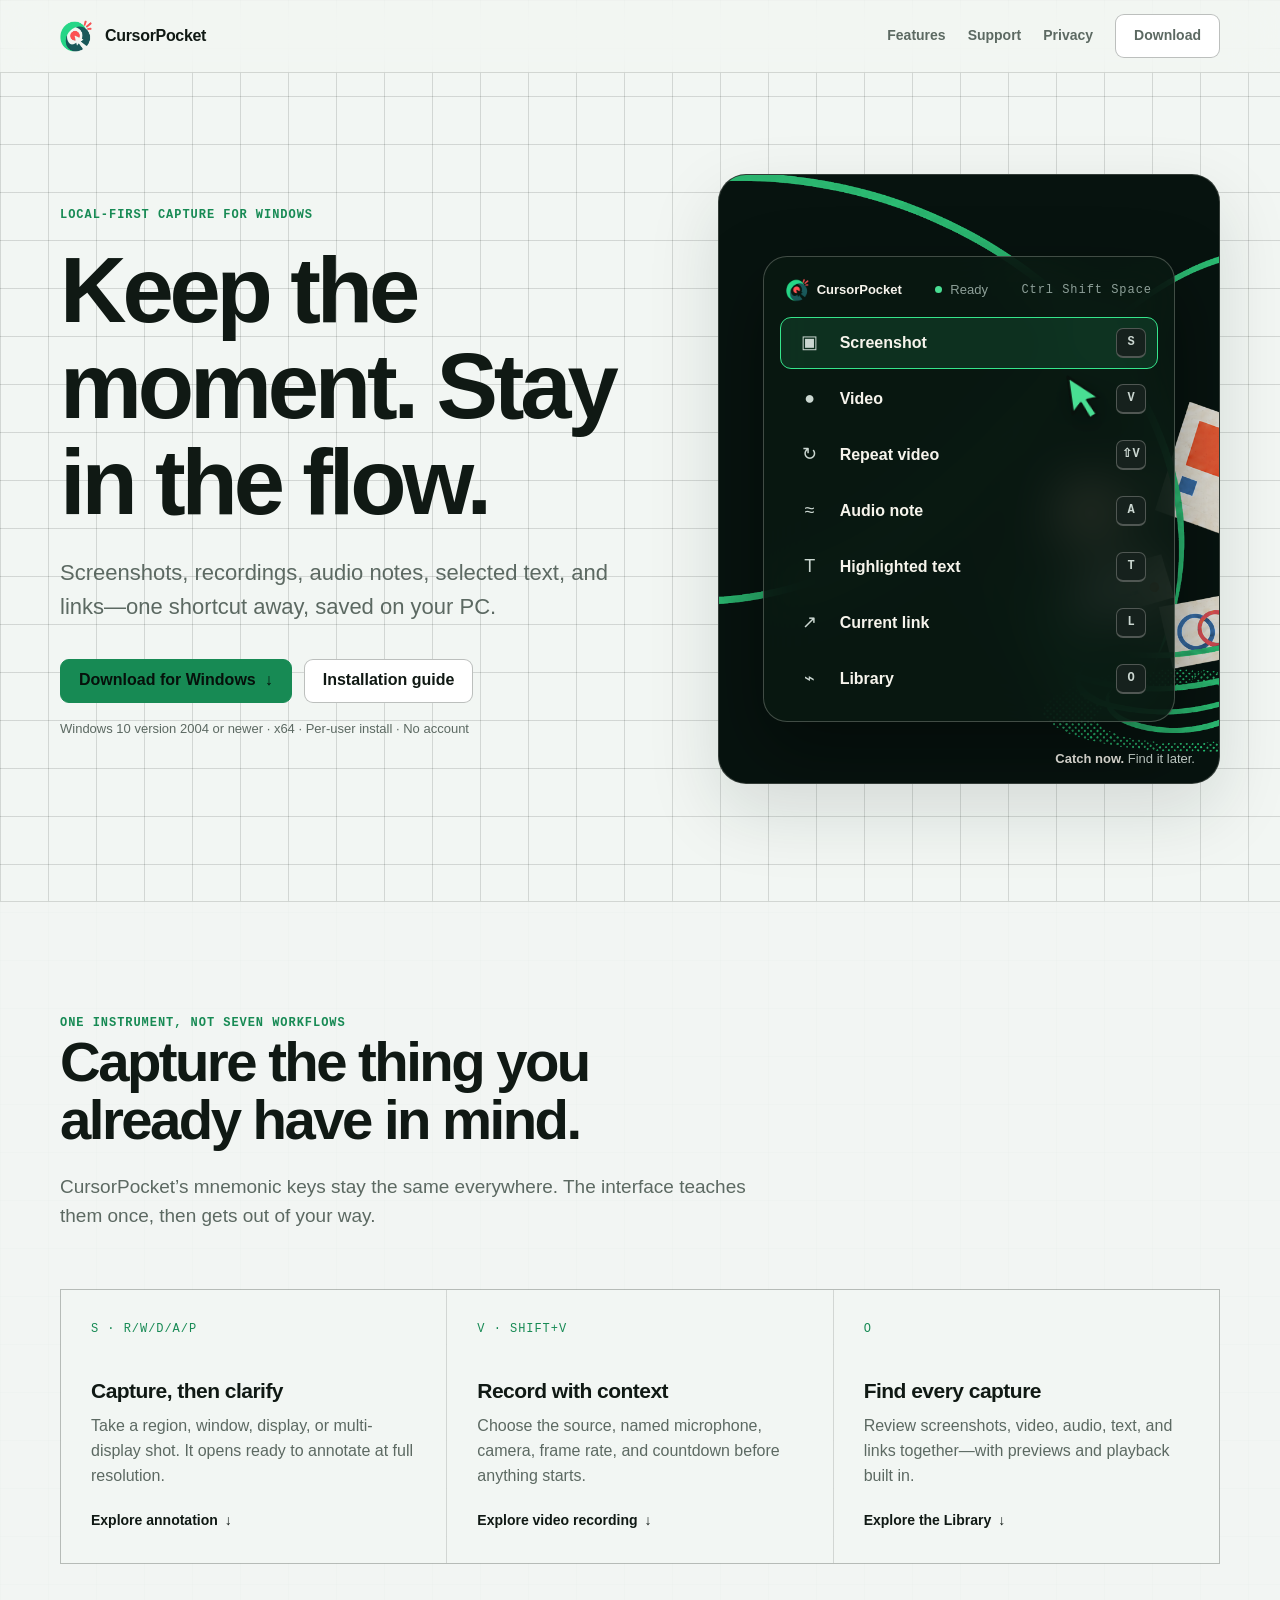
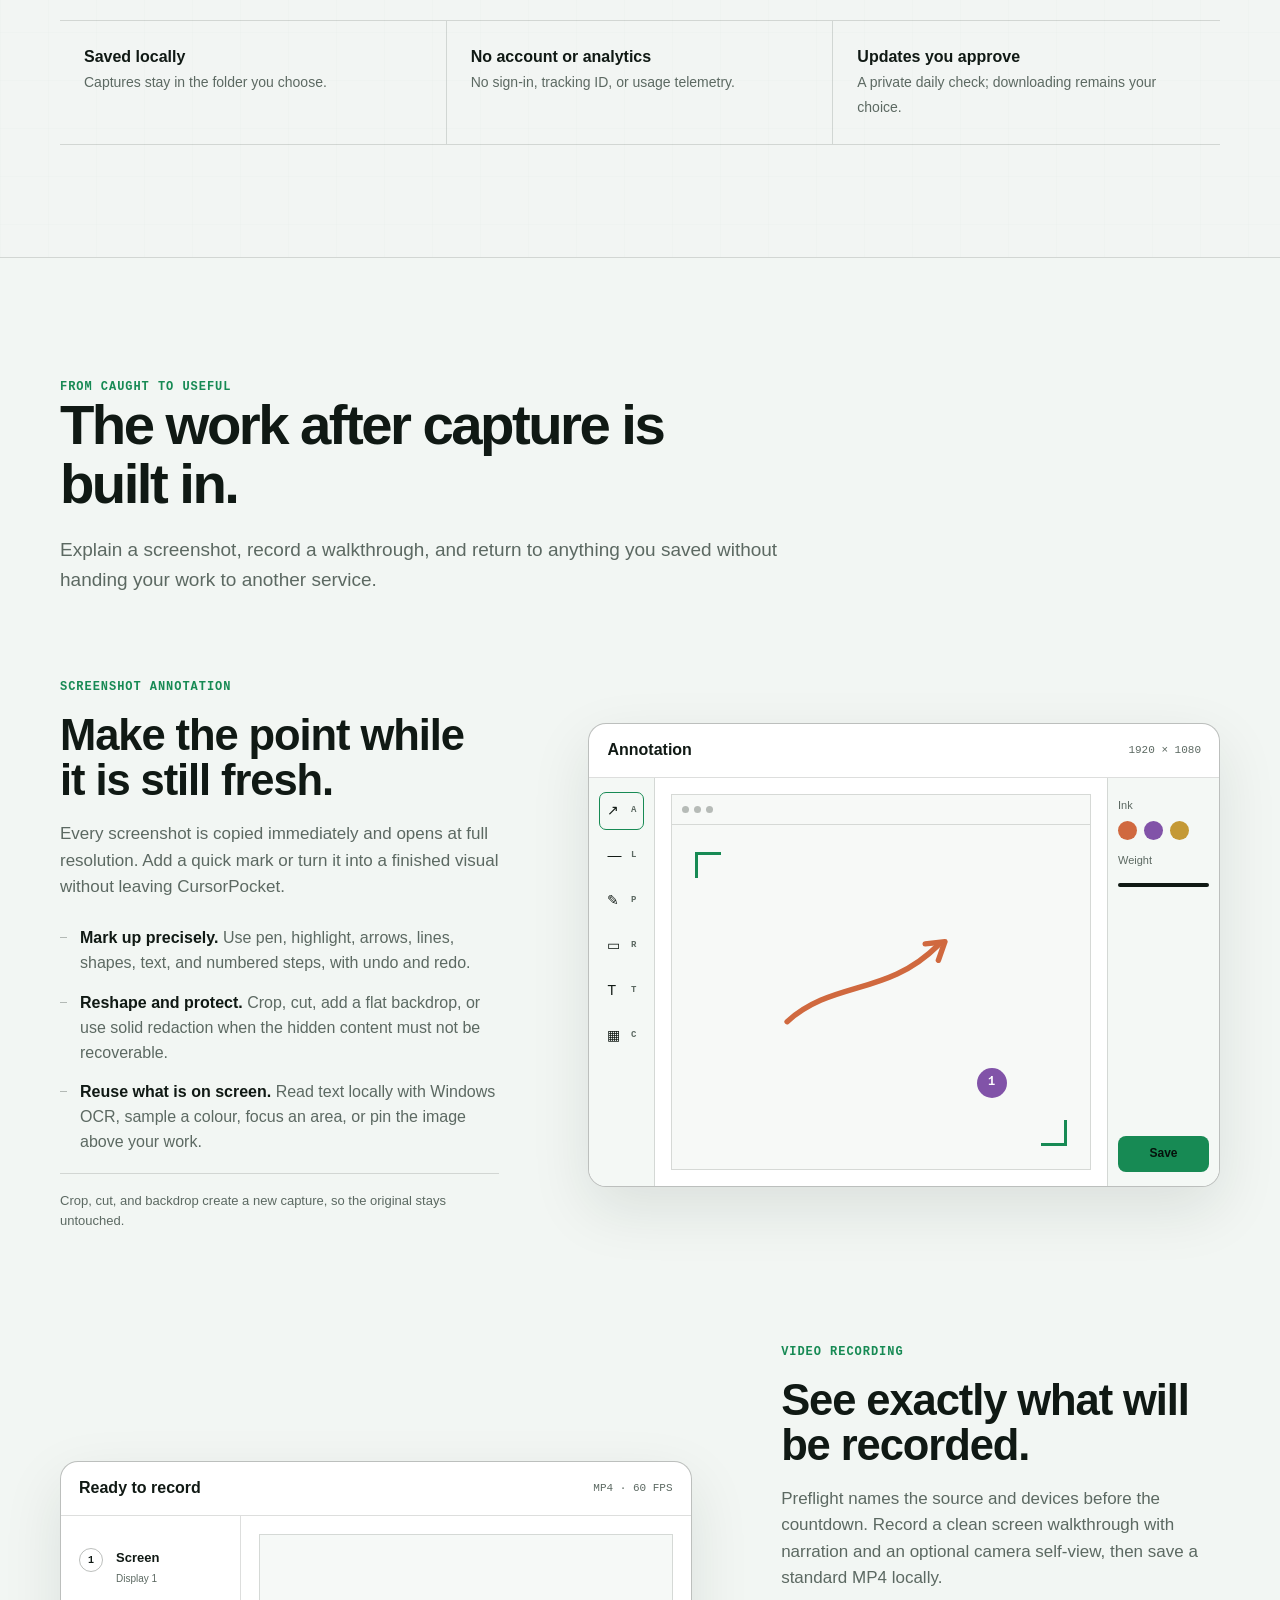
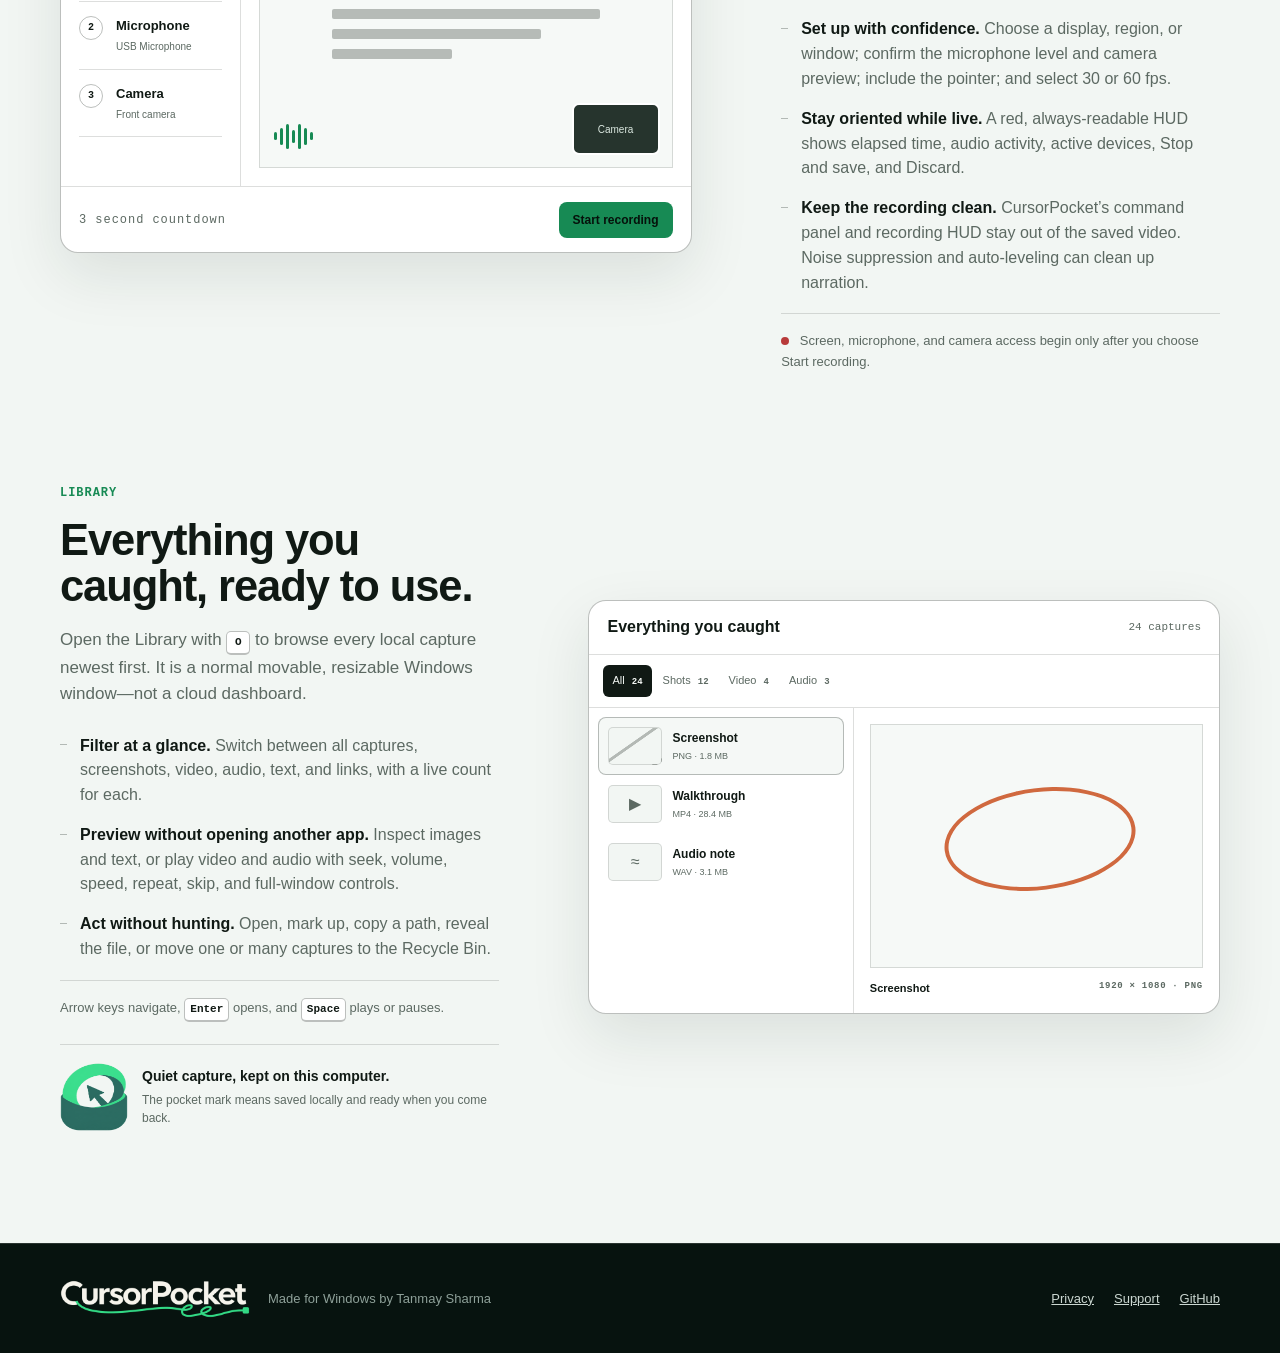
==== commit eafaaba9: "feat: bring brand system into public site" ====
--- a/site/index.html
+++ b/site/index.html
@@ -24,7 +24,7 @@
 
   <main>
     <section class="hero shell">
-      <div>
+      <div class="hero-copy">
         <div class="eyebrow">Local-first capture for Windows</div>
         <h1>Keep the moment. Stay in the flow.</h1>
         <p class="lede">Screenshots, recordings, audio notes, selected text, and links—one shortcut away, saved on your PC.</p>
@@ -35,18 +35,22 @@
         <p class="requirements">Windows 10 version 2004 or newer · x64 · Per-user install · No account</p>
       </div>
 
-      <div class="command-field" aria-label="CursorPocket command mode preview">
-        <div class="command-head"><span class="live">Ready</span><span class="mono">Ctrl Shift Space</span></div>
-        <div class="command-list">
-          <div class="command active"><span class="glyph" aria-hidden="true">▣</span><span class="label">Screenshot</span><span class="key">S</span></div>
-          <div class="command"><span class="glyph" aria-hidden="true">●</span><span class="label">Video</span><span class="key">V</span></div>
-          <div class="command"><span class="glyph" aria-hidden="true">↻</span><span class="label">Repeat video</span><span class="key">⇧V</span></div>
-          <div class="command"><span class="glyph" aria-hidden="true">≈</span><span class="label">Audio note</span><span class="key">A</span></div>
-          <div class="command"><span class="glyph" aria-hidden="true">T</span><span class="label">Highlighted text</span><span class="key">T</span></div>
-          <div class="command"><span class="glyph" aria-hidden="true">↗</span><span class="label">Current link</span><span class="key">L</span></div>
-          <div class="command"><span class="glyph" aria-hidden="true">⌁</span><span class="label">Library</span><span class="key">O</span></div>
+      <div class="brand-field">
+        <img class="catch-field-art" src="assets/catch-field.png" alt="" aria-hidden="true">
+        <div class="command-field" aria-label="CursorPocket command mode preview">
+          <div class="command-head"><span class="command-brand"><img src="assets/mark.png" alt=""><span>CursorPocket</span></span><span class="live">Ready</span><span class="mono">Ctrl Shift Space</span></div>
+          <div class="command-list">
+            <div class="command active"><span class="glyph" aria-hidden="true">▣</span><span class="label">Screenshot</span><span class="key">S</span></div>
+            <div class="command"><span class="glyph" aria-hidden="true">●</span><span class="label">Video</span><span class="key">V</span></div>
+            <div class="command"><span class="glyph" aria-hidden="true">↻</span><span class="label">Repeat video</span><span class="key">⇧V</span></div>
+            <div class="command"><span class="glyph" aria-hidden="true">≈</span><span class="label">Audio note</span><span class="key">A</span></div>
+            <div class="command"><span class="glyph" aria-hidden="true">T</span><span class="label">Highlighted text</span><span class="key">T</span></div>
+            <div class="command"><span class="glyph" aria-hidden="true">↗</span><span class="label">Current link</span><span class="key">L</span></div>
+            <div class="command"><span class="glyph" aria-hidden="true">⌁</span><span class="label">Library</span><span class="key">O</span></div>
+          </div>
+          <svg class="cursor" viewBox="0 0 40 54" aria-hidden="true"><path d="M3 2 36 31 22 32l9 18-9 4-8-19-11 11V2Z" fill="#49de93" stroke="#09110d" stroke-width="3" stroke-linejoin="round"/></svg>
         </div>
-        <svg class="cursor" viewBox="0 0 40 54" aria-hidden="true"><path d="M3 2 36 31 22 32l9 18-9 4-8-19-11 11V2Z" fill="#49de93" stroke="#09110d" stroke-width="3" stroke-linejoin="round"/></svg>
+        <p class="brand-field-caption"><span>Catch now.</span> Find it later.</p>
       </div>
     </section>
 
@@ -134,6 +138,7 @@
                 <li><strong>Act without hunting.</strong> Open, mark up, copy a path, reveal the file, or move one or many captures to the Recycle Bin.</li>
               </ul>
               <p class="capability-note">Arrow keys navigate, <span class="inline-key">Enter</span> opens, and <span class="inline-key">Space</span> plays or pauses.</p>
+              <div class="pocket-promise"><img src="assets/pocket-mark.png" alt=""><p><strong>Quiet capture, kept on this computer.</strong><span>The pocket mark means saved locally and ready when you come back.</span></p></div>
             </div>
             <div class="product-frame library-frame" role="img" aria-label="Illustration of the CursorPocket Library with capture filters, item list, and media preview">
               <div class="frame-title"><span>Everything you caught</span><span class="frame-status">24 captures</span></div>
@@ -150,7 +155,7 @@
   </main>
 
   <footer class="site-footer">
-    <div class="footer-inner shell"><span>CursorPocket · Made for Windows by Tanmay Sharma</span><div class="footer-links"><a href="privacy.html">Privacy</a><a href="support.html">Support</a><a href="https://github.com/tanmaysh17/cursorpocket">GitHub</a></div></div>
+    <div class="footer-inner shell"><div class="footer-signature"><img src="assets/motion-wordmark.png" alt="CursorPocket"><span>Made for Windows by Tanmay Sharma</span></div><div class="footer-links"><a href="privacy.html">Privacy</a><a href="support.html">Support</a><a href="https://github.com/tanmaysh17/cursorpocket">GitHub</a></div></div>
   </footer>
 </body>
 </html>
--- a/site/styles.css
+++ b/site/styles.css
@@ -134,6 +134,44 @@
   padding: 80px 0 96px;
 }
 
+.hero-copy { position: relative; z-index: 2; }
+
+.brand-field {
+  position: relative;
+  min-height: 610px;
+  overflow: hidden;
+  display: grid;
+  place-items: center;
+  padding: 74px 44px 54px;
+  border: 1px solid rgba(246, 244, 236, 0.18);
+  border-radius: 28px;
+  background: #07130f;
+  box-shadow: var(--shadow);
+  isolation: isolate;
+}
+
+.catch-field-art {
+  position: absolute;
+  z-index: -1;
+  inset: 0;
+  width: 100%;
+  height: 100%;
+  object-fit: cover;
+  object-position: 57% center;
+  opacity: 0.88;
+}
+
+.brand-field-caption {
+  position: absolute;
+  right: 24px;
+  bottom: 14px;
+  margin: 0;
+  color: #cbd7d1;
+  font-size: 13px;
+}
+
+.brand-field-caption span { color: #f6f4ec; font-weight: 680; }
+
 .eyebrow,
 .mono {
   font-family: "Cascadia Mono", "SFMono-Regular", Consolas, monospace;
@@ -162,6 +200,8 @@
 
 .command-field {
   position: relative;
+  z-index: 1;
+  width: min(100%, 420px);
   padding: 16px;
   border: 1px solid var(--line-strong);
   border-radius: 24px;
@@ -170,6 +210,13 @@
   backdrop-filter: blur(26px) saturate(1.12);
 }
 
+.brand-field .command-field {
+  border-color: rgba(246, 244, 236, 0.24);
+  background: rgba(10, 24, 18, 0.88);
+  color: #f6f4ec;
+  box-shadow: 0 28px 70px rgba(0, 0, 0, 0.4);
+}
+
 .command-head {
   display: flex;
   align-items: center;
@@ -178,6 +225,13 @@
   color: var(--muted);
   font-size: 13px;
 }
+
+.command-brand { display: inline-flex; align-items: center; gap: 7px; color: #f6f4ec; font-weight: 650; }
+.command-brand img { width: 24px; height: 24px; }
+.brand-field .command-head { color: #8ea099; }
+.brand-field .key { border-color: rgba(246, 244, 236, 0.26); background: #16211d; color: #cbd7d1; }
+.brand-field .command.active { border-color: #36e58c; background: rgba(54, 229, 140, 0.12); }
+.brand-field .command .glyph { color: #cbd7d1; }
 
 .live { display: inline-flex; align-items: center; gap: 8px; }
 .live::before { width: 7px; height: 7px; border-radius: 50%; background: var(--green-live); content: ""; }
@@ -252,6 +306,13 @@
 .capability-copy .capability-note { padding-top: 17px; border-top: 1px solid var(--line); font-size: 13px; }
 .inline-key { display: inline-grid; min-width: 24px; height: 24px; place-items: center; padding-inline: 5px; border: 1px solid var(--line-strong); border-bottom-width: 2px; border-radius: 5px; background: var(--raised); color: var(--ink); font-family: "Cascadia Mono", Consolas, monospace; font-size: 11px; font-weight: 700; }
 .recording-dot { display: inline-block; width: 8px; height: 8px; margin-right: 7px; border-radius: 50%; background: var(--red); }
+
+.pocket-promise { display: grid; grid-template-columns: 68px 1fr; align-items: center; gap: 14px; margin-top: 22px; padding-top: 18px; border-top: 1px solid var(--line); }
+.pocket-promise img { width: 68px; height: 68px; }
+.pocket-promise p { margin: 0; }
+.pocket-promise strong, .pocket-promise span { display: block; }
+.pocket-promise strong { color: var(--ink); font-size: 14px; }
+.pocket-promise span { margin-top: 3px; color: var(--muted); font-size: 12px; }
 
 .product-frame { overflow: hidden; min-height: 430px; border: 1px solid var(--line-strong); border-radius: 18px; background: var(--raised); box-shadow: 0 22px 60px rgba(18, 40, 28, 0.1); color: var(--ink); }
 .frame-title { min-height: 54px; display: flex; align-items: center; justify-content: space-between; gap: 16px; padding: 0 18px; border-bottom: 1px solid var(--line); font-weight: 650; }
@@ -313,7 +374,7 @@
 .capture-list i { width: 54px; height: 38px; display: grid; place-items: center; border: 1px solid var(--line); border-radius: 5px; background: var(--canvas); color: var(--muted); font-style: normal; }
 .capture-list span { overflow: hidden; font-size: 12px; font-weight: 650; text-overflow: ellipsis; white-space: nowrap; }
 .capture-list small { display: block; margin-top: 3px; color: var(--muted); font-size: 9px; font-weight: 400; }
-.shot-thumb { background: linear-gradient(145deg, transparent 42%, var(--line-strong) 43%, var(--line-strong) 47%, transparent 48%), var(--canvas) !important; }
+.capture-list .shot-thumb { background: linear-gradient(145deg, transparent 42%, var(--line-strong) 43%, var(--line-strong) 47%, transparent 48%), var(--canvas); }
 .library-preview { display: flex; flex-direction: column; min-width: 0; padding: 16px; }
 .preview-art { flex: 1; position: relative; min-height: 210px; border: 1px solid var(--line); background: color-mix(in srgb, var(--canvas) 70%, var(--raised)); }
 .preview-callout { position: absolute; top: 26%; left: 22%; width: 58%; height: 42%; border: 4px solid #d0693f; border-radius: 50%; transform: rotate(-7deg); }
@@ -332,13 +393,17 @@
 .prose code { font-family: "Cascadia Mono", Consolas, monospace; font-size: 0.9em; color: var(--ink); }
 .notice { padding: 18px 20px; border-left: 3px solid var(--green); background: var(--green-soft); color: var(--ink); }
 
-.site-footer { border-top: 1px solid var(--line); background: var(--canvas); }
+.site-footer { border-top: 1px solid rgba(246, 244, 236, 0.14); background: #07130f; }
 .footer-inner { min-height: 110px; display: flex; align-items: center; justify-content: space-between; gap: 24px; color: var(--muted); font-size: 13px; }
+.footer-signature { display: flex; align-items: center; gap: 18px; color: #8ea099; }
+.footer-signature img { width: 190px; height: auto; }
+.site-footer .footer-links { color: #cbd7d1; }
 .footer-links { display: flex; gap: 20px; }
 
 @media (max-width: 840px) {
   .hero { grid-template-columns: 1fr; padding-top: 64px; }
   .command-field { width: min(100%, 540px); }
+  .brand-field { min-height: 590px; }
   .feature-grid, .trust-line { grid-template-columns: 1fr; }
   .capability, .capability.reverse { grid-template-columns: 1fr; }
   .capability.reverse .capability-copy, .capability.reverse .product-frame { order: initial; }
@@ -374,8 +439,13 @@
   .capture-list i { width: 100%; }
   .library-preview { display: none; }
   .command-field { padding: 10px; border-radius: 18px; }
+  .brand-field { min-height: 530px; padding: 60px 14px 44px; border-radius: 20px; }
+  .catch-field-art { object-position: 61% center; opacity: 0.72; }
+  .command-brand span { display: none; }
+  .brand-field-caption { right: 16px; }
   .command { min-height: 48px; }
-  .footer-inner { align-items: flex-start; flex-direction: column; justify-content: center; }
+  .footer-inner { align-items: flex-start; flex-direction: column; justify-content: center; padding-block: 26px; }
+  .footer-signature { align-items: flex-start; flex-direction: column; gap: 8px; }
 }
 
 @media (prefers-reduced-motion: reduce) {
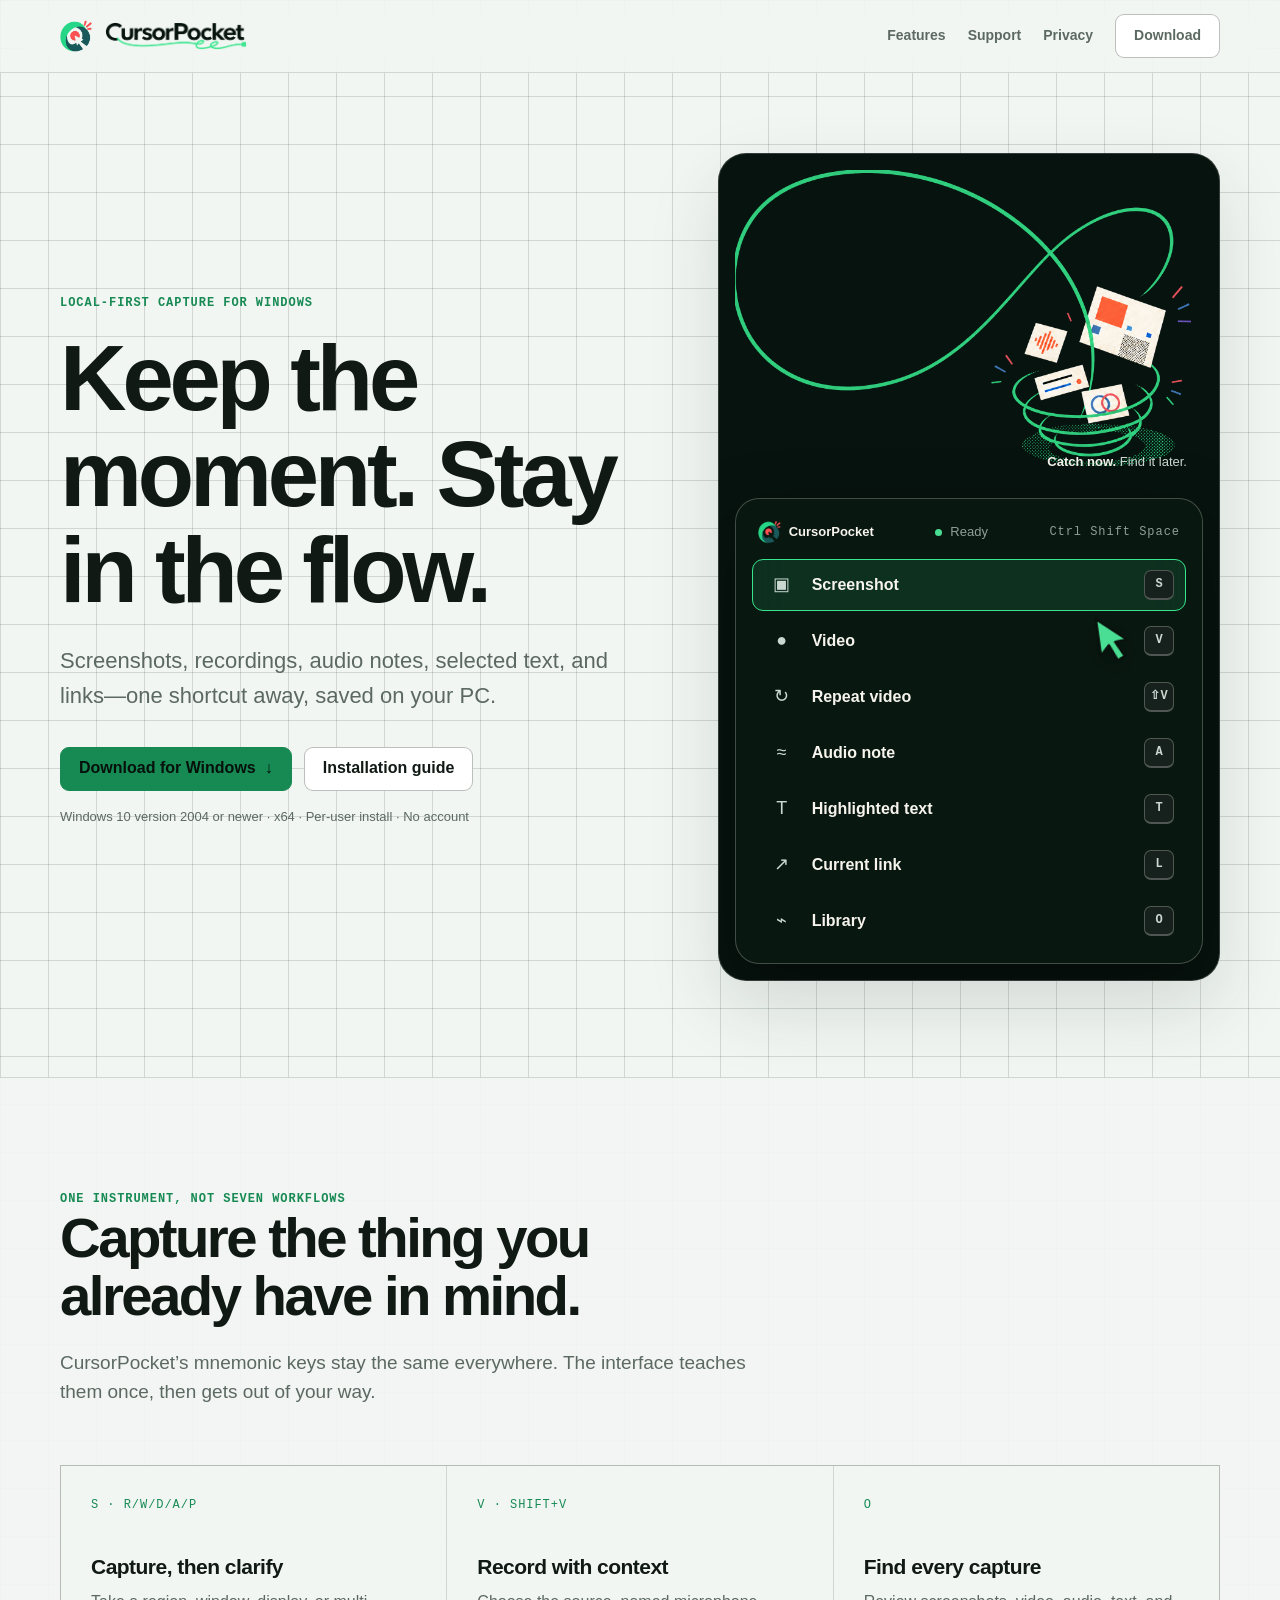
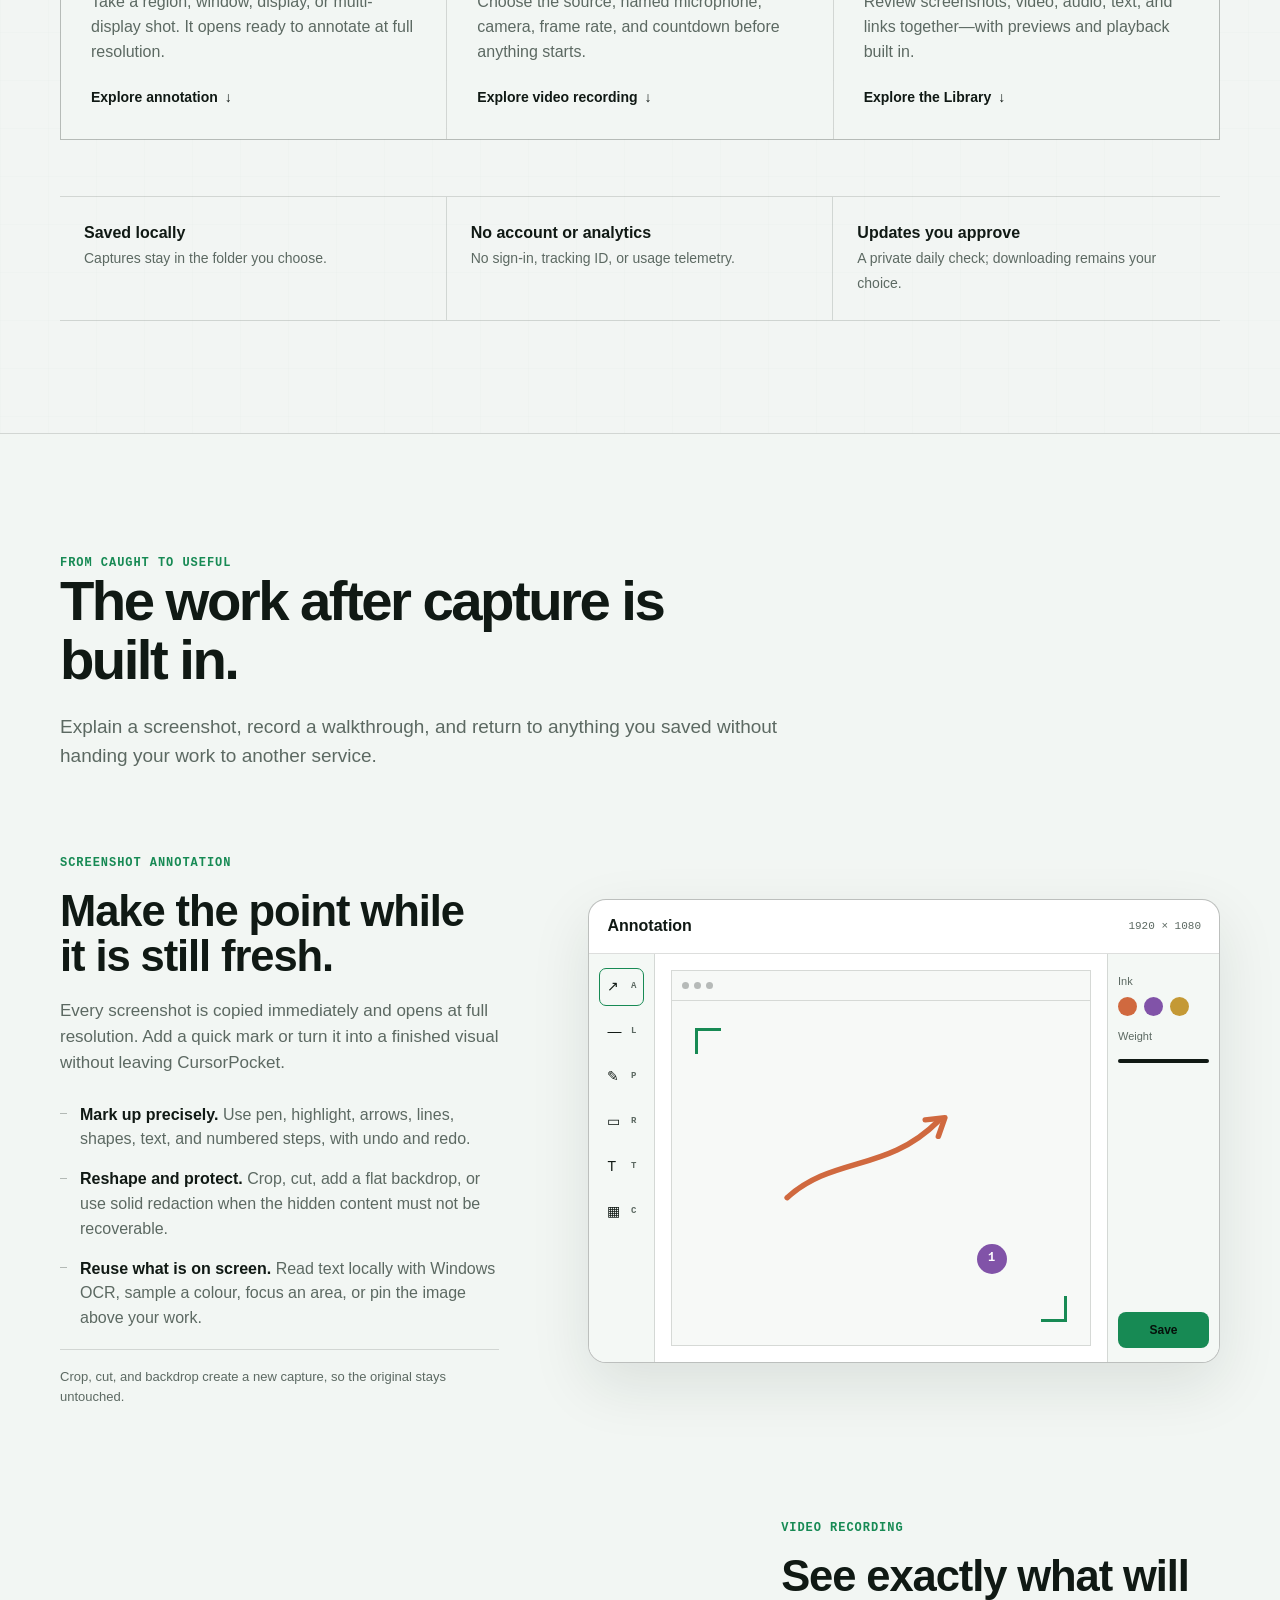
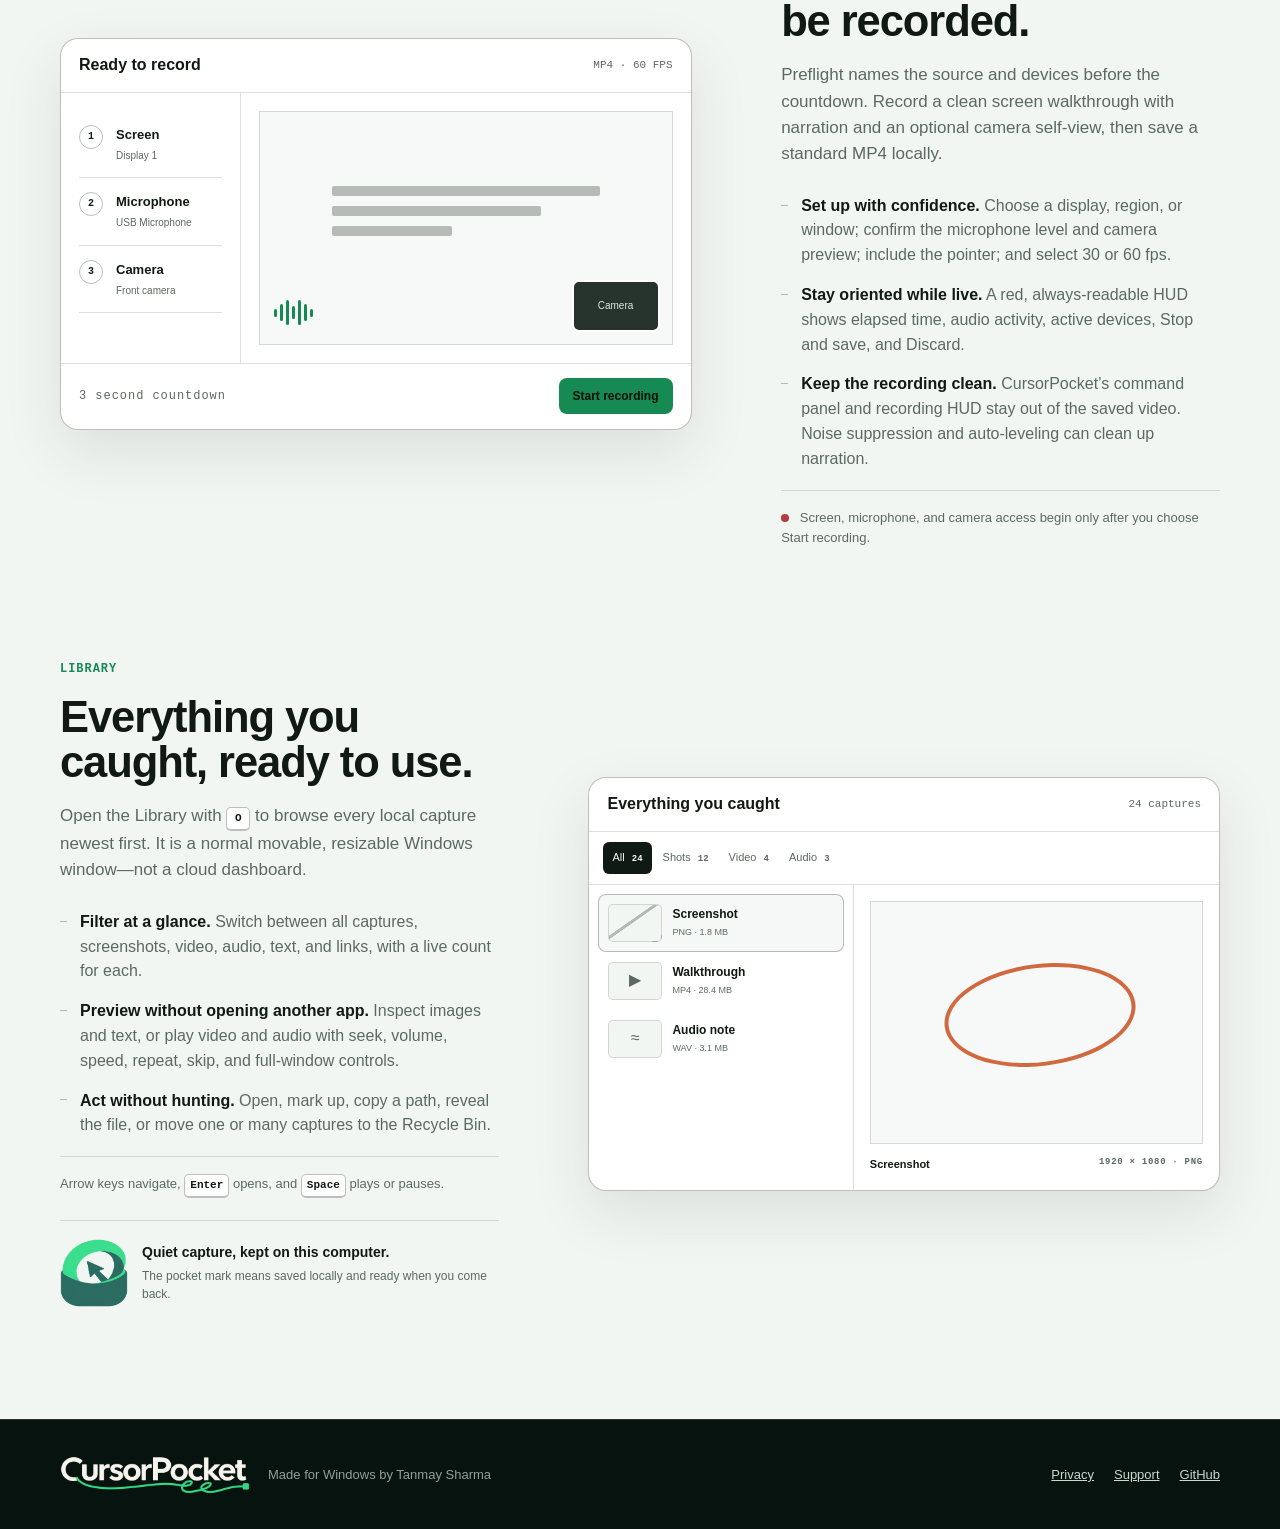
==== commit 2502a15b: "fix: integrate hero artwork and header lockup" ====
--- a/site/index.html
+++ b/site/index.html
@@ -12,7 +12,7 @@
 <body>
   <header class="site-header">
     <nav class="nav shell" aria-label="Main navigation">
-      <a class="brand" href="index.html"><img src="assets/mark.png" alt=""><span>CursorPocket</span></a>
+      <a class="brand" href="index.html"><img class="brand-mark" src="assets/mark.png" alt=""><picture class="brand-wordmark"><source media="(prefers-color-scheme: dark)" srcset="assets/motion-wordmark.png"><img src="assets/motion-wordmark-light.png" alt="CursorPocket"></picture></a>
       <div class="nav-links">
         <a href="#capabilities">Features</a>
         <a href="support.html">Support</a>
@@ -36,7 +36,10 @@
       </div>
 
       <div class="brand-field">
-        <img class="catch-field-art" src="assets/catch-field.png" alt="" aria-hidden="true">
+        <div class="catch-field-stage">
+          <img class="catch-field-art" src="assets/catch-field.png" alt="" aria-hidden="true">
+          <p class="brand-field-caption"><span>Catch now.</span> Find it later.</p>
+        </div>
         <div class="command-field" aria-label="CursorPocket command mode preview">
           <div class="command-head"><span class="command-brand"><img src="assets/mark.png" alt=""><span>CursorPocket</span></span><span class="live">Ready</span><span class="mono">Ctrl Shift Space</span></div>
           <div class="command-list">
@@ -50,7 +53,6 @@
           </div>
           <svg class="cursor" viewBox="0 0 40 54" aria-hidden="true"><path d="M3 2 36 31 22 32l9 18-9 4-8-19-11 11V2Z" fill="#49de93" stroke="#09110d" stroke-width="3" stroke-linejoin="round"/></svg>
         </div>
-        <p class="brand-field-caption"><span>Catch now.</span> Find it later.</p>
       </div>
     </section>
 
--- a/site/styles.css
+++ b/site/styles.css
@@ -88,11 +88,11 @@
   gap: 11px;
   color: var(--ink);
   text-decoration: none;
-  font-weight: 680;
-  letter-spacing: -0.02em;
-}
-
-.brand img { width: 34px; height: 34px; }
+}
+
+.brand-mark { width: 34px; height: 34px; flex: 0 0 auto; }
+.brand-wordmark { display: block; width: 142px; }
+.brand-wordmark img { display: block; width: 100%; height: auto; }
 
 .nav-links { display: flex; align-items: center; gap: 22px; }
 .nav-links a { color: var(--muted); text-decoration: none; font-size: 14px; font-weight: 580; }
@@ -138,11 +138,10 @@
 
 .brand-field {
   position: relative;
-  min-height: 610px;
   overflow: hidden;
   display: grid;
-  place-items: center;
-  padding: 74px 44px 54px;
+  gap: 16px;
+  padding: 16px;
   border: 1px solid rgba(246, 244, 236, 0.18);
   border-radius: 28px;
   background: #07130f;
@@ -150,21 +149,25 @@
   isolation: isolate;
 }
 
+.catch-field-stage {
+  position: relative;
+  overflow: hidden;
+  aspect-ratio: 3 / 2;
+  border-radius: 17px;
+  background: #07130f;
+}
+
 .catch-field-art {
-  position: absolute;
-  z-index: -1;
-  inset: 0;
+  display: block;
   width: 100%;
   height: 100%;
-  object-fit: cover;
-  object-position: 57% center;
-  opacity: 0.88;
+  object-fit: contain;
 }
 
 .brand-field-caption {
   position: absolute;
-  right: 24px;
-  bottom: 14px;
+  right: 16px;
+  bottom: 10px;
   margin: 0;
   color: #cbd7d1;
   font-size: 13px;
@@ -211,6 +214,7 @@
 }
 
 .brand-field .command-field {
+  width: 100%;
   border-color: rgba(246, 244, 236, 0.24);
   background: rgba(10, 24, 18, 0.88);
   color: #f6f4ec;
@@ -390,7 +394,7 @@
 .prose h2 { font-size: 28px; letter-spacing: -0.03em; }
 .prose p, .prose li { color: var(--muted); }
 .prose li + li { margin-top: 9px; }
-.prose code { font-family: "Cascadia Mono", Consolas, monospace; font-size: 0.9em; color: var(--ink); }
+.prose code { overflow-wrap: anywhere; font-family: "Cascadia Mono", Consolas, monospace; font-size: 0.9em; color: var(--ink); }
 .notice { padding: 18px 20px; border-left: 3px solid var(--green); background: var(--green-soft); color: var(--ink); }
 
 .site-footer { border-top: 1px solid rgba(246, 244, 236, 0.14); background: #07130f; }
@@ -403,7 +407,7 @@
 @media (max-width: 840px) {
   .hero { grid-template-columns: 1fr; padding-top: 64px; }
   .command-field { width: min(100%, 540px); }
-  .brand-field { min-height: 590px; }
+  .brand-field { width: min(100%, 620px); }
   .feature-grid, .trust-line { grid-template-columns: 1fr; }
   .capability, .capability.reverse { grid-template-columns: 1fr; }
   .capability.reverse .capability-copy, .capability.reverse .product-frame { order: initial; }
@@ -416,6 +420,9 @@
   .shell { width: min(100% - 28px, 1160px); }
   .nav-links > a:not(.button) { display: none; }
   .nav .button { min-height: 38px; padding-inline: 12px; }
+  .brand { gap: 7px; }
+  .brand-mark { width: 30px; height: 30px; }
+  .brand-wordmark { width: 108px; }
   .hero { min-height: auto; padding: 54px 0 72px; }
   h1 { font-size: clamp(46px, 15vw, 68px); }
   .section { padding: 76px 0; }
@@ -439,8 +446,8 @@
   .capture-list i { width: 100%; }
   .library-preview { display: none; }
   .command-field { padding: 10px; border-radius: 18px; }
-  .brand-field { min-height: 530px; padding: 60px 14px 44px; border-radius: 20px; }
-  .catch-field-art { object-position: 61% center; opacity: 0.72; }
+  .brand-field { padding: 10px; border-radius: 20px; }
+  .catch-field-stage { border-radius: 13px; }
   .command-brand span { display: none; }
   .brand-field-caption { right: 16px; }
   .command { min-height: 48px; }
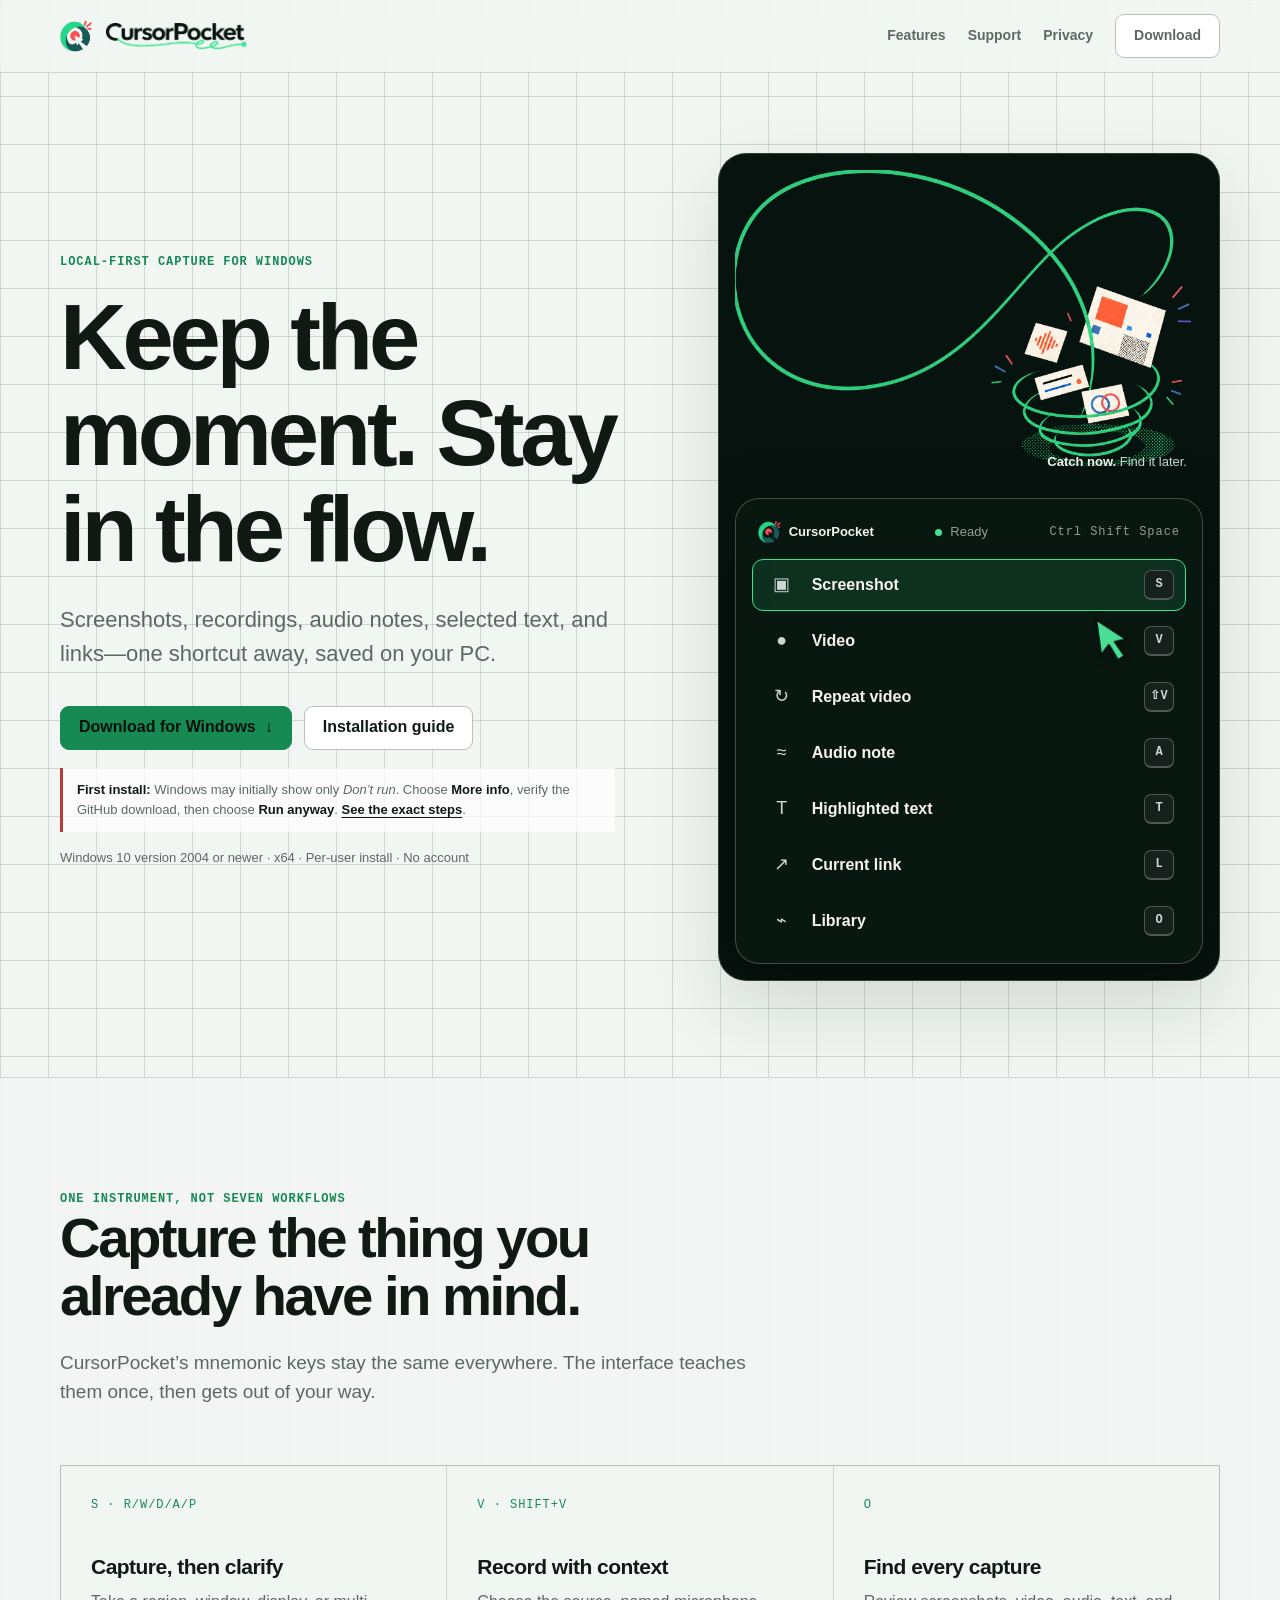
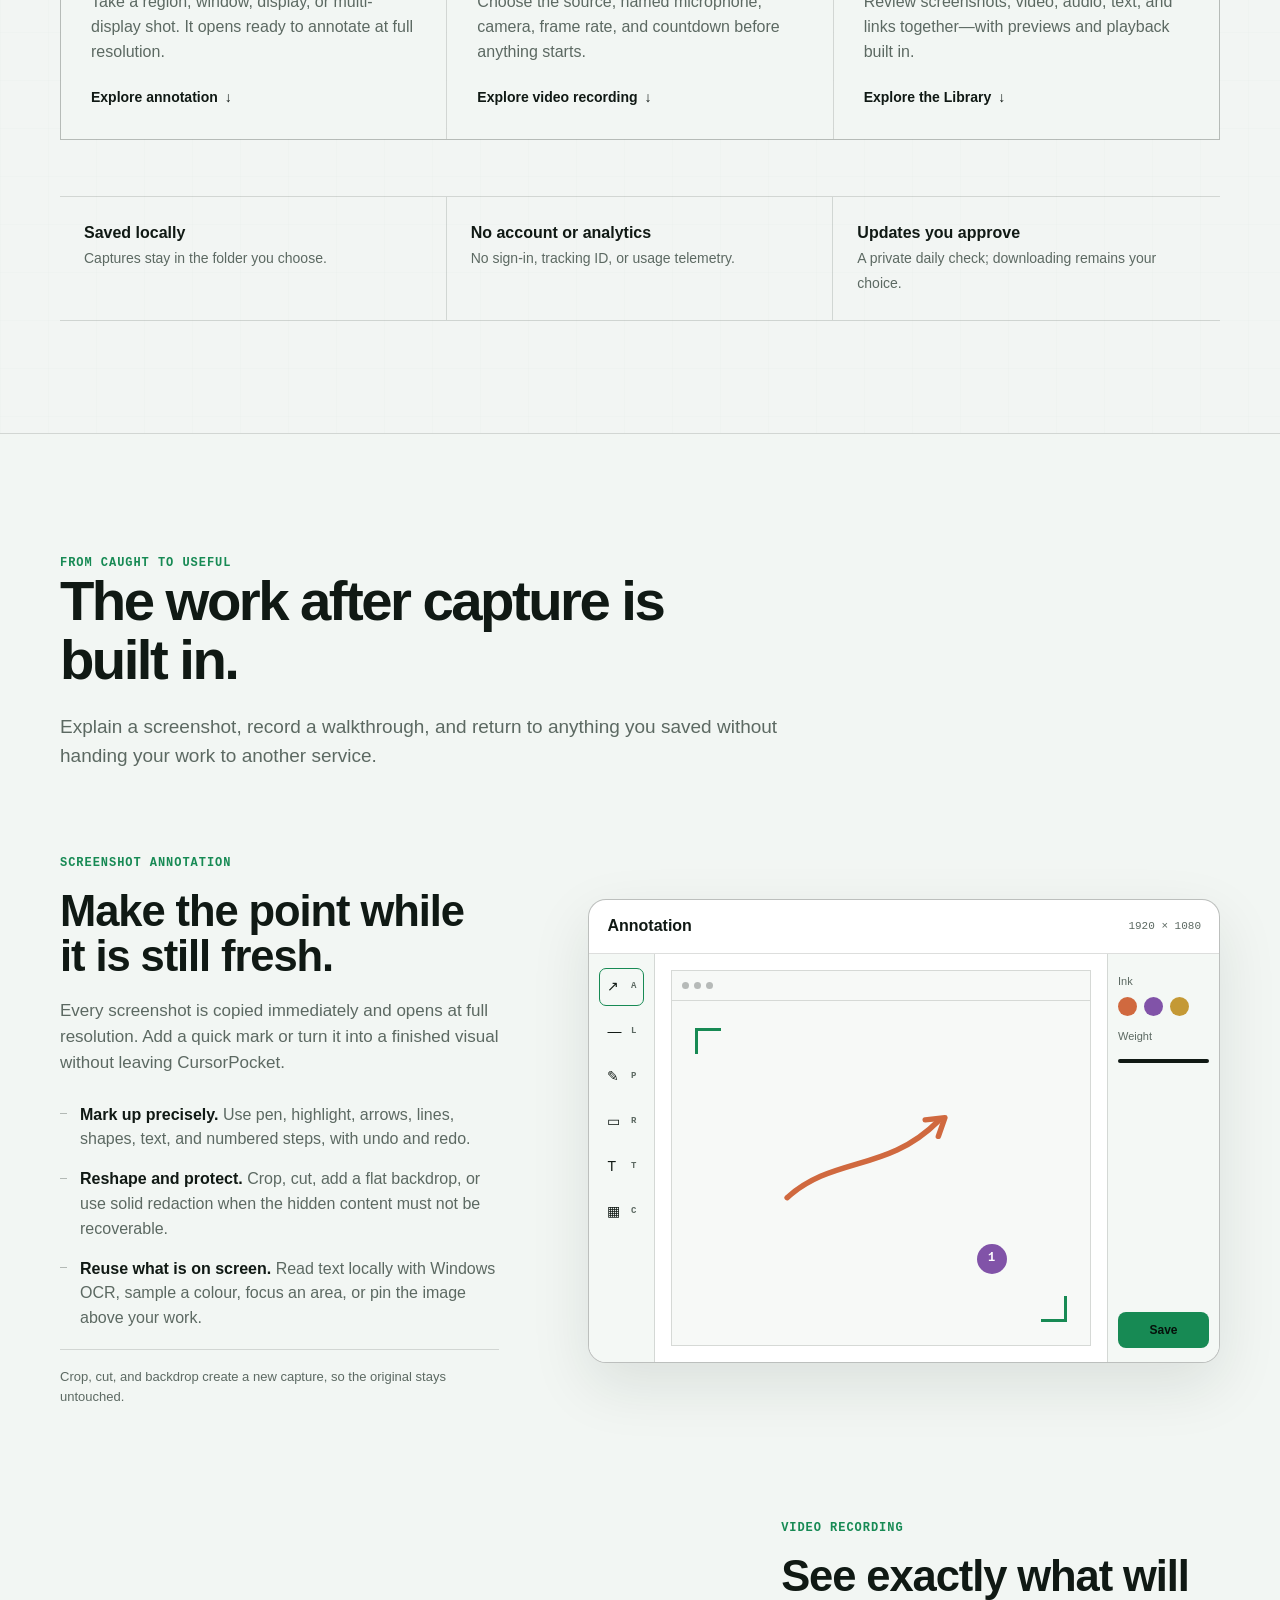
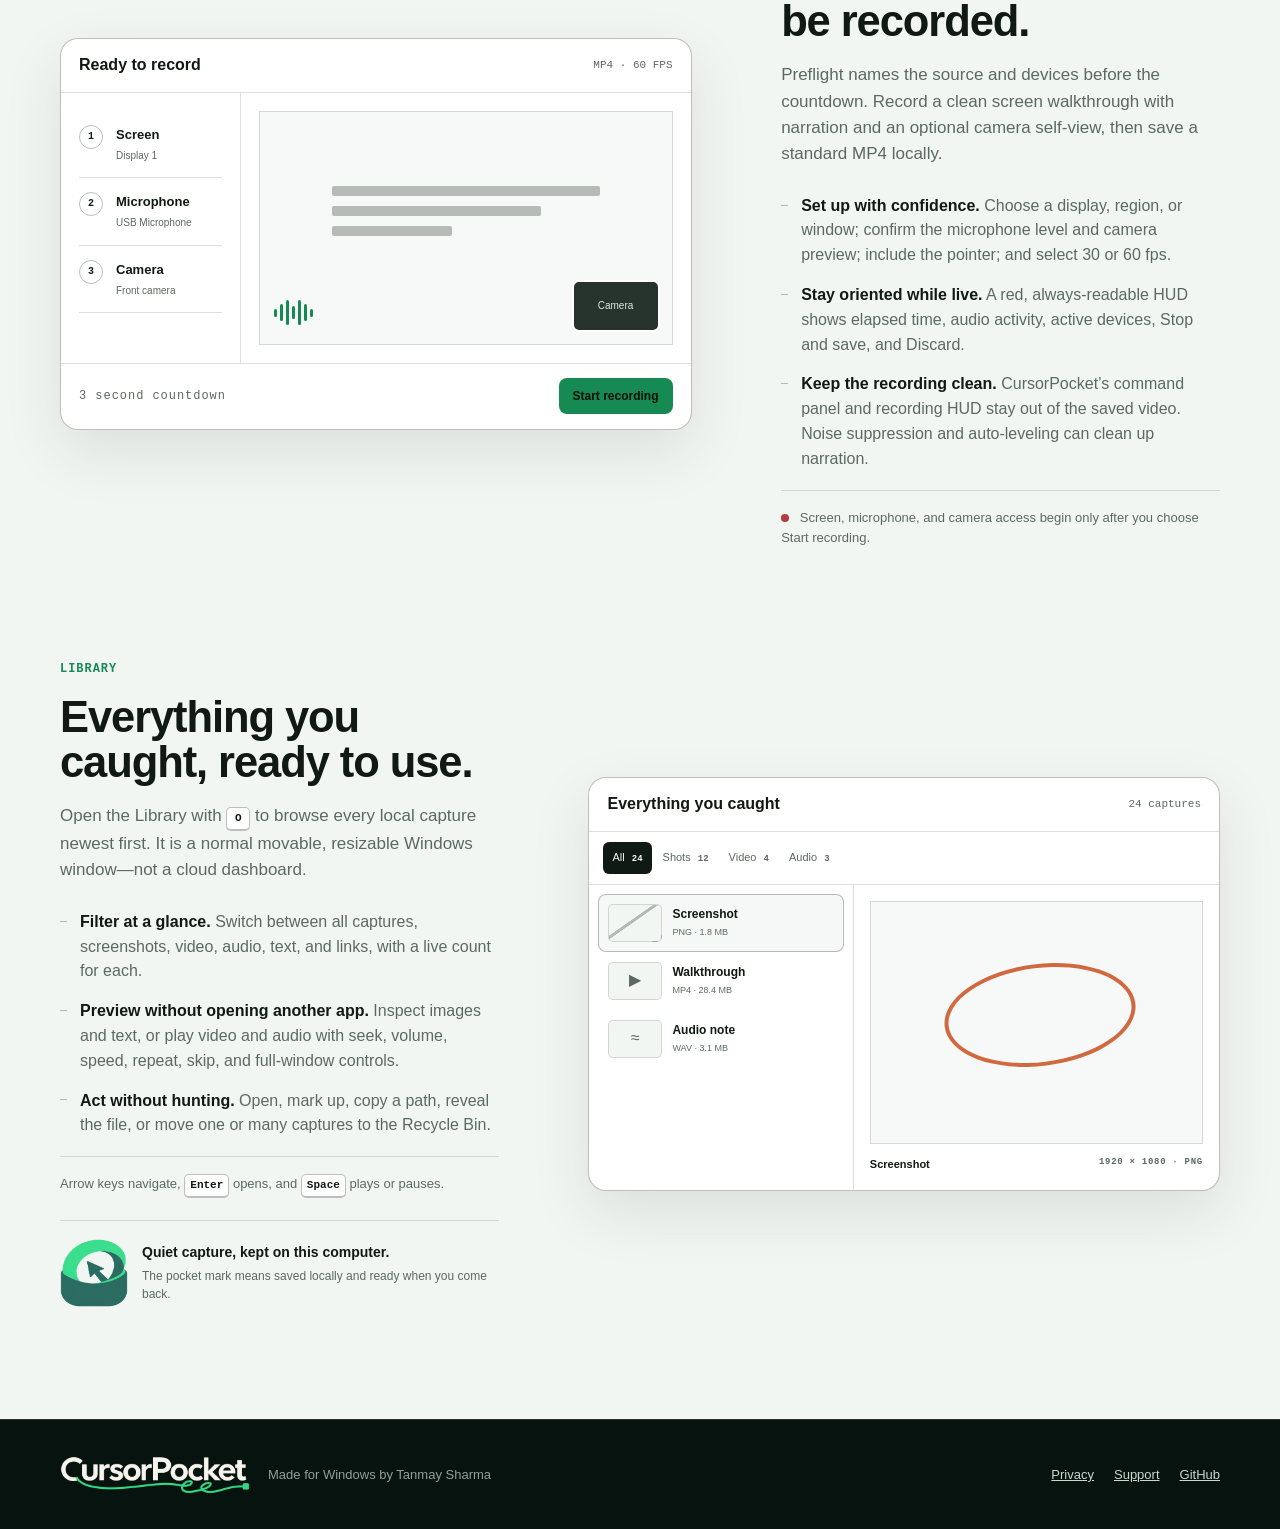
==== commit 668f0c94: "docs: clarify unsigned installer warning" ====
--- a/site/index.html
+++ b/site/index.html
@@ -32,6 +32,7 @@
           <a class="button primary" href="https://github.com/tanmaysh17/cursorpocket/releases/latest/download/CursorPocket-Setup-x64.exe">Download for Windows <span aria-hidden="true">↓</span></a>
           <a class="button" href="support.html#install">Installation guide</a>
         </div>
+        <p class="download-warning"><strong>First install:</strong> Windows may initially show only <em>Don’t run</em>. Choose <strong>More info</strong>, verify the GitHub download, then choose <strong>Run anyway</strong>. <a href="support.html#smartscreen">See the exact steps</a>.</p>
         <p class="requirements">Windows 10 version 2004 or newer · x64 · Per-user install · No account</p>
       </div>
 
--- a/site/styles.css
+++ b/site/styles.css
@@ -200,6 +200,9 @@
 .lede { max-width: 620px; margin: 26px 0 0; color: var(--muted); font-size: clamp(18px, 2vw, 22px); }
 .hero-actions { display: flex; flex-wrap: wrap; gap: 12px; margin-top: 34px; }
 .requirements { margin-top: 16px; color: var(--muted); font-size: 13px; }
+.download-warning { max-width: 620px; margin: 18px 0 0; padding: 12px 14px; border-left: 3px solid var(--red); background: color-mix(in srgb, var(--raised) 72%, transparent); color: var(--muted); font-size: 13px; }
+.download-warning strong { color: var(--ink); }
+.download-warning a { color: var(--ink); font-weight: 650; text-underline-offset: 3px; }
 
 .command-field {
   position: relative;
@@ -390,12 +393,18 @@
 .page-header h1 { font-size: clamp(44px, 6vw, 74px); }
 .page-header p { margin-top: 20px; color: var(--muted); font-size: 19px; }
 .prose { max-width: 780px; }
-.prose section { margin-top: 48px; padding-top: 32px; border-top: 1px solid var(--line); }
+.prose section { margin-top: 48px; padding-top: 32px; border-top: 1px solid var(--line); scroll-margin-top: 92px; }
 .prose h2 { font-size: 28px; letter-spacing: -0.03em; }
 .prose p, .prose li { color: var(--muted); }
 .prose li + li { margin-top: 9px; }
 .prose code { overflow-wrap: anywhere; font-family: "Cascadia Mono", Consolas, monospace; font-size: 0.9em; color: var(--ink); }
 .notice { padding: 18px 20px; border-left: 3px solid var(--green); background: var(--green-soft); color: var(--ink); }
+.install-path { display: grid; gap: 1px; margin: 24px 0; border: 1px solid var(--line); background: var(--line); }
+.install-path > div { display: grid; grid-template-columns: 38px 1fr; gap: 14px; padding: 20px; background: var(--canvas); }
+.install-path p { margin: 0; }
+.install-path strong, .install-path span { display: block; }
+.install-path p > span { margin-top: 4px; color: var(--muted); }
+.install-step { width: 34px; height: 34px; display: grid; place-items: center; border: 1px solid var(--line-strong); border-radius: 50%; color: var(--ink); }
 
 .site-footer { border-top: 1px solid rgba(246, 244, 236, 0.14); background: #07130f; }
 .footer-inner { min-height: 110px; display: flex; align-items: center; justify-content: space-between; gap: 24px; color: var(--muted); font-size: 13px; }
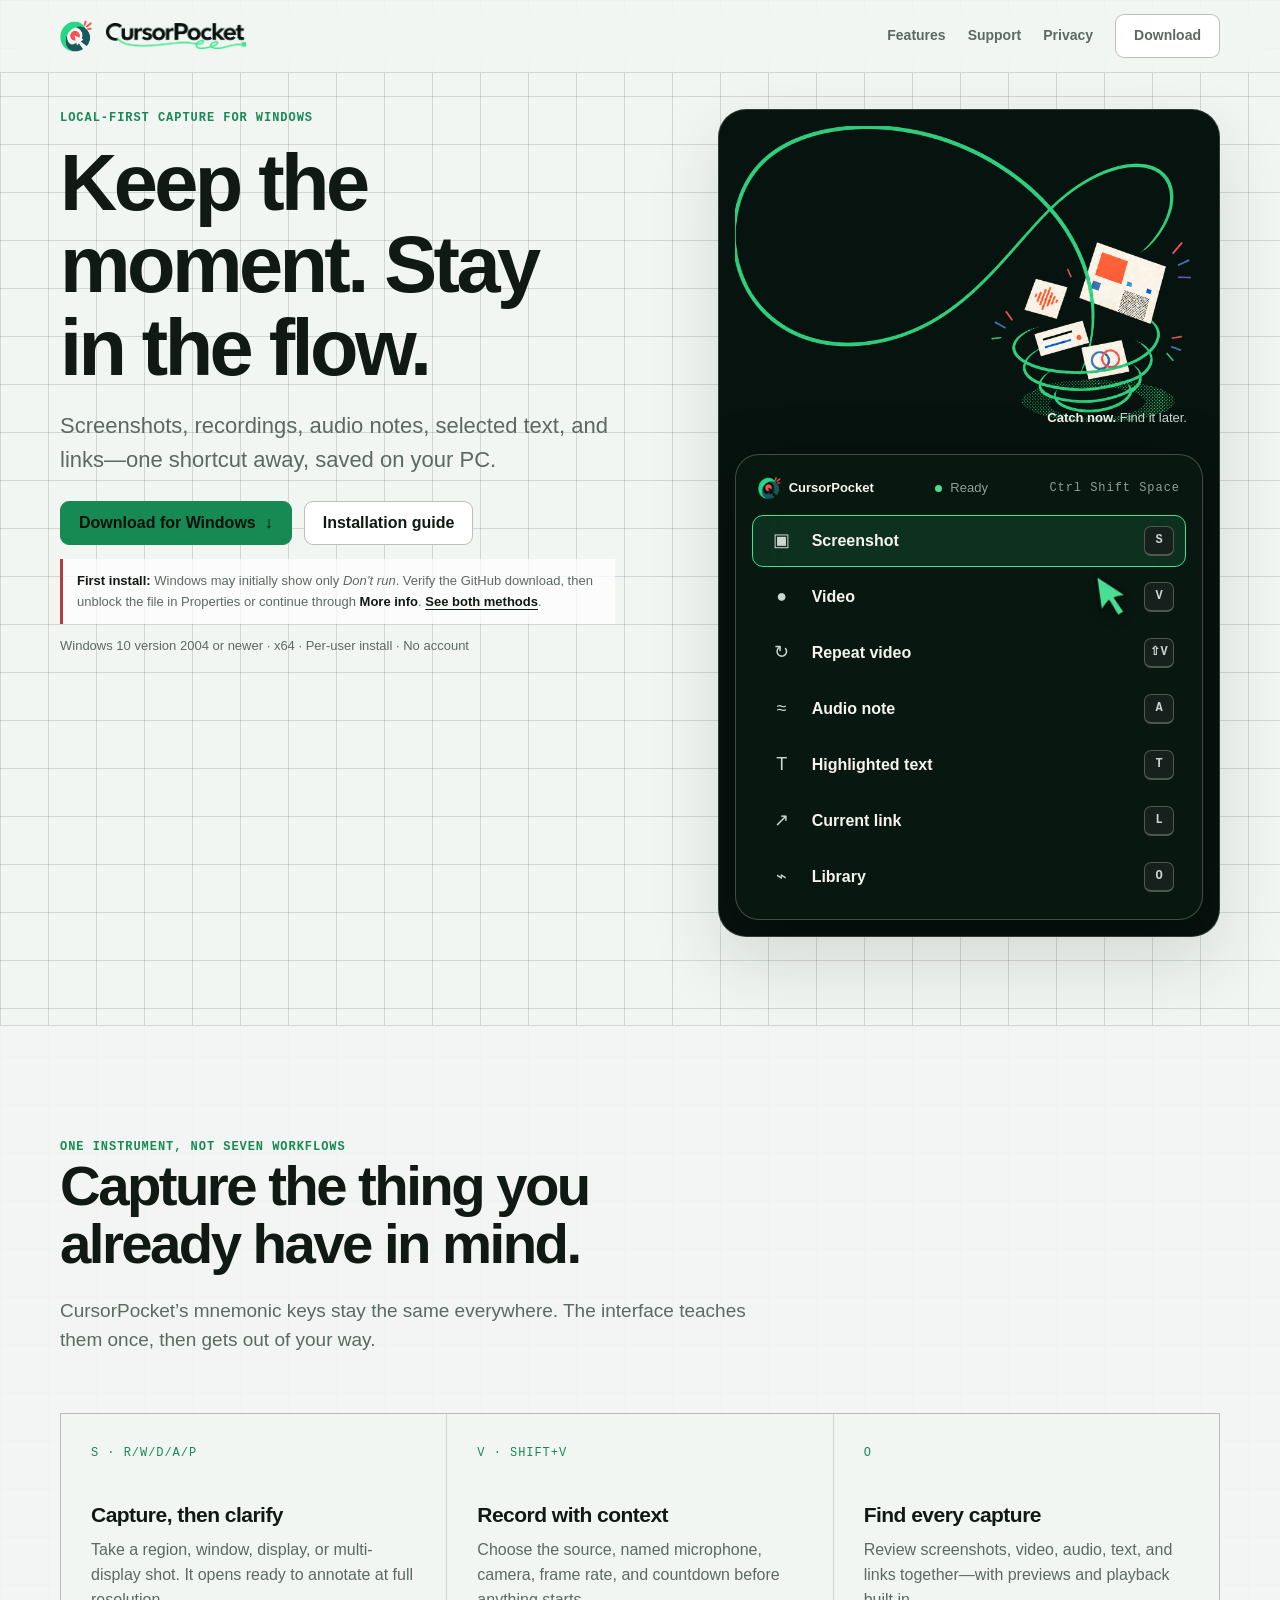
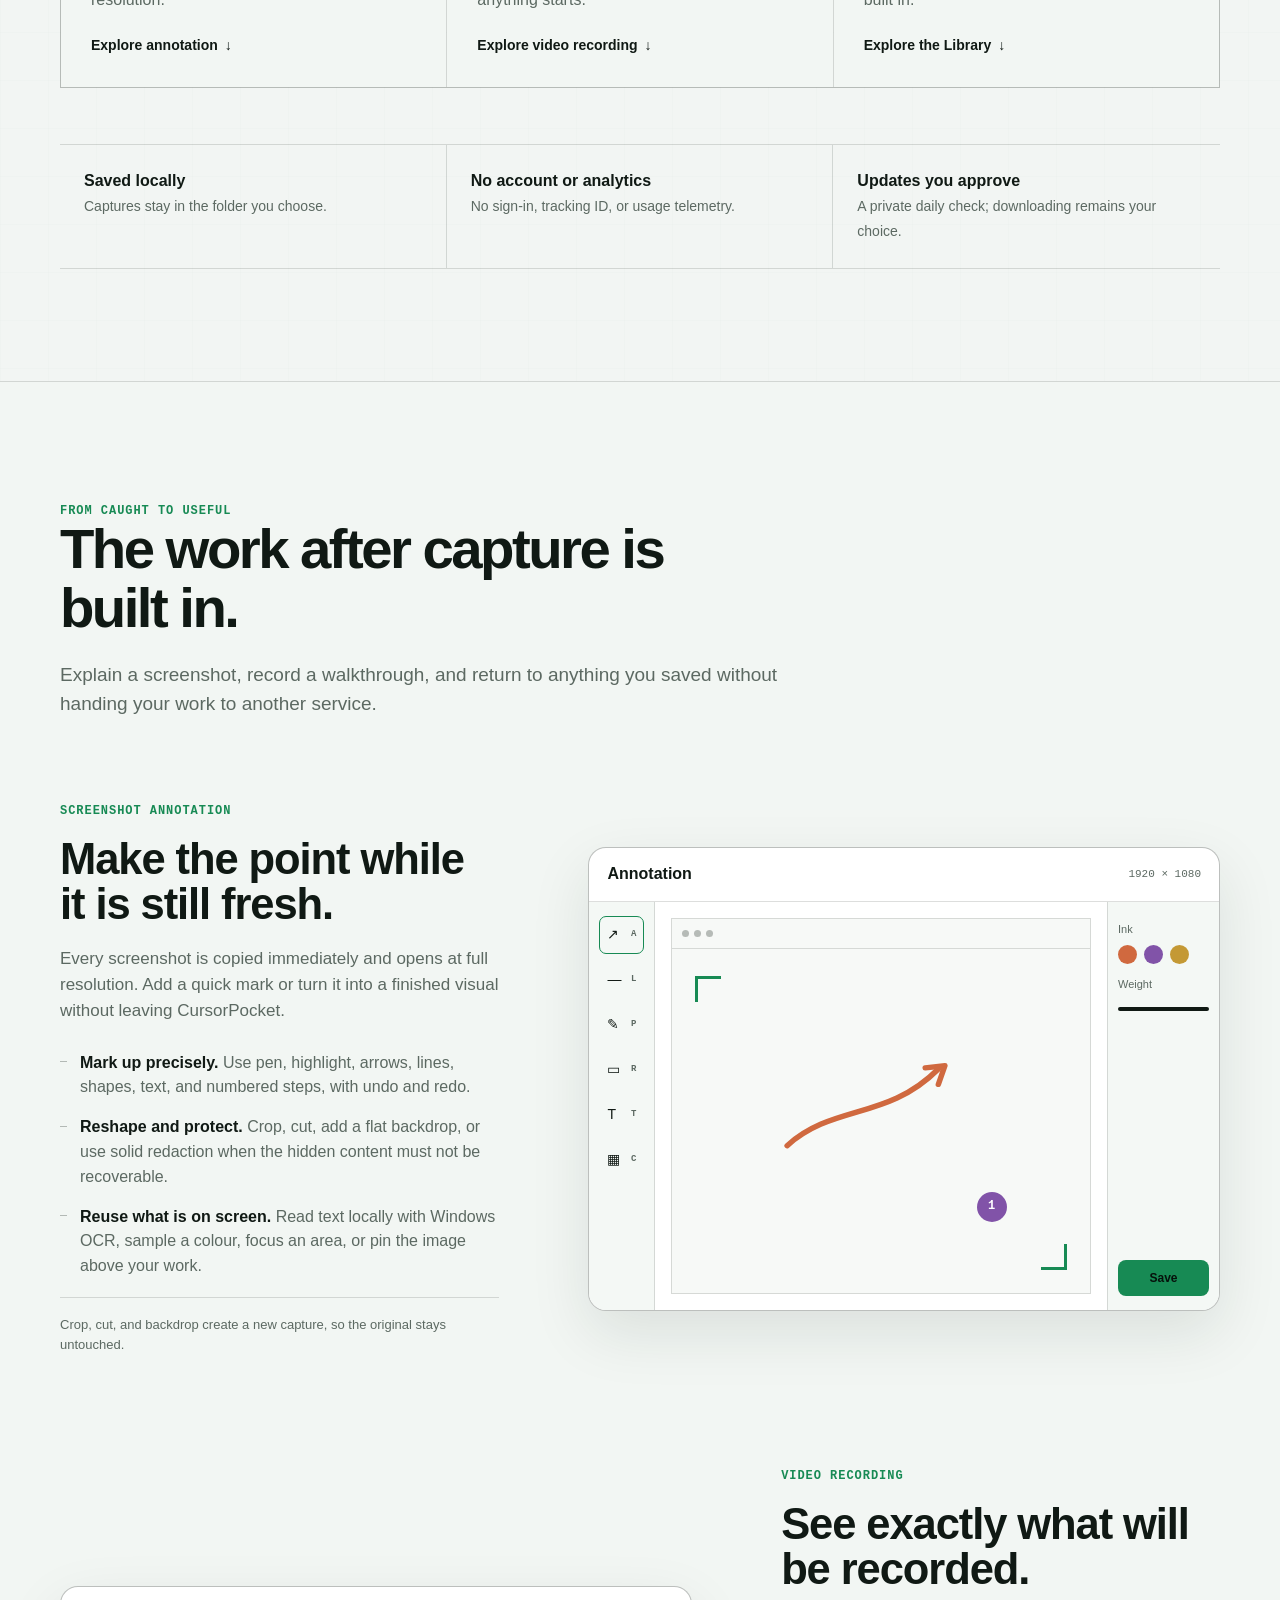
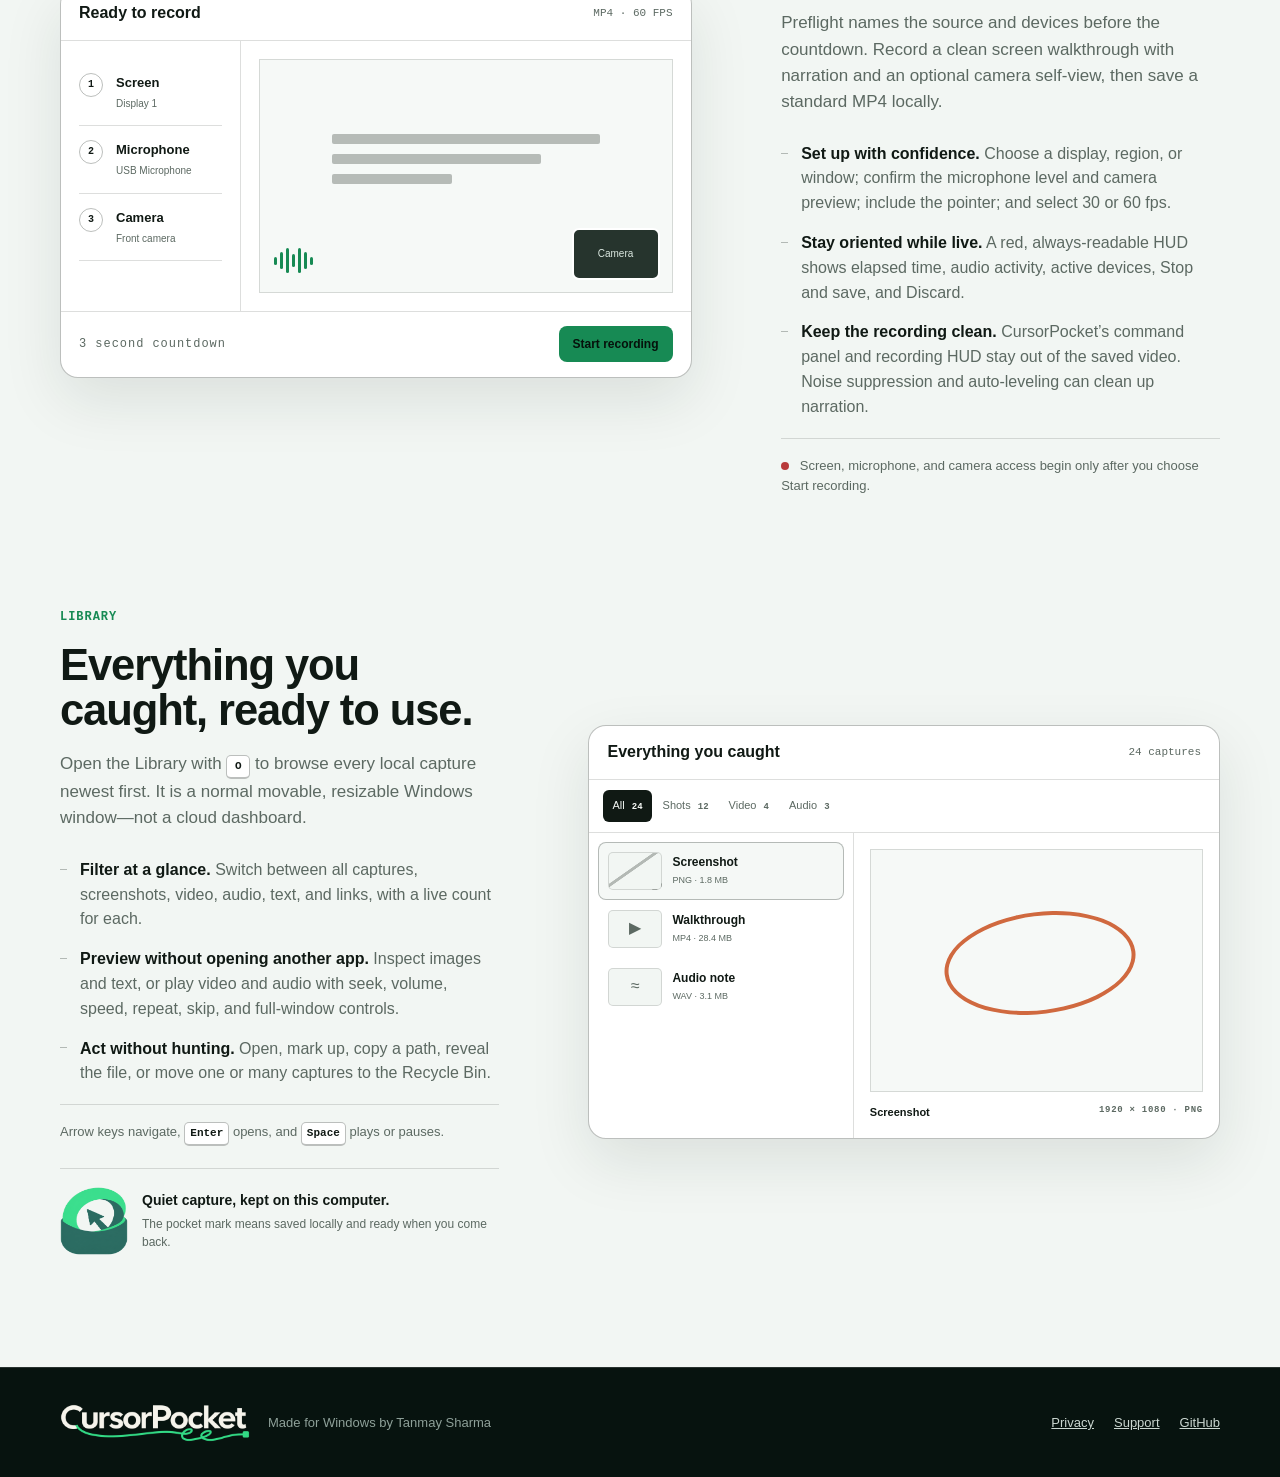
==== commit dee754b4: "docs: add file unblock installation method" ====
--- a/site/index.html
+++ b/site/index.html
@@ -32,7 +32,7 @@
           <a class="button primary" href="https://github.com/tanmaysh17/cursorpocket/releases/latest/download/CursorPocket-Setup-x64.exe">Download for Windows <span aria-hidden="true">↓</span></a>
           <a class="button" href="support.html#install">Installation guide</a>
         </div>
-        <p class="download-warning"><strong>First install:</strong> Windows may initially show only <em>Don’t run</em>. Choose <strong>More info</strong>, verify the GitHub download, then choose <strong>Run anyway</strong>. <a href="support.html#smartscreen">See the exact steps</a>.</p>
+        <p class="download-warning"><strong>First install:</strong> Windows may initially show only <em>Don’t run</em>. Verify the GitHub download, then unblock the file in Properties or continue through <strong>More info</strong>. <a href="support.html#smartscreen">See both methods</a>.</p>
         <p class="requirements">Windows 10 version 2004 or newer · x64 · Per-user install · No account</p>
       </div>
 
--- a/site/styles.css
+++ b/site/styles.css
@@ -129,9 +129,9 @@
   min-height: calc(100vh - 72px);
   display: grid;
   grid-template-columns: minmax(0, 1.05fr) minmax(360px, 0.95fr);
-  align-items: center;
+  align-items: start;
   gap: clamp(48px, 8vw, 108px);
-  padding: 80px 0 96px;
+  padding: 36px 0 88px;
 }
 
 .hero-copy { position: relative; z-index: 2; }
@@ -193,14 +193,14 @@
   letter-spacing: -0.045em;
 }
 
-h1 { max-width: 720px; margin-top: 18px; font-size: clamp(54px, 7.2vw, 94px); font-weight: 690; }
+h1 { max-width: 720px; margin-top: 14px; font-size: clamp(54px, 6.2vw, 82px); font-weight: 690; }
 h2 { font-size: clamp(34px, 4.4vw, 58px); font-weight: 660; }
 h3 { font-size: 21px; font-weight: 650; letter-spacing: -0.025em; }
 
-.lede { max-width: 620px; margin: 26px 0 0; color: var(--muted); font-size: clamp(18px, 2vw, 22px); }
-.hero-actions { display: flex; flex-wrap: wrap; gap: 12px; margin-top: 34px; }
-.requirements { margin-top: 16px; color: var(--muted); font-size: 13px; }
-.download-warning { max-width: 620px; margin: 18px 0 0; padding: 12px 14px; border-left: 3px solid var(--red); background: color-mix(in srgb, var(--raised) 72%, transparent); color: var(--muted); font-size: 13px; }
+.lede { max-width: 620px; margin: 20px 0 0; color: var(--muted); font-size: clamp(18px, 2vw, 22px); }
+.hero-actions { display: flex; flex-wrap: wrap; gap: 12px; margin-top: 24px; }
+.requirements { margin-top: 12px; color: var(--muted); font-size: 13px; }
+.download-warning { max-width: 620px; margin: 14px 0 0; padding: 12px 14px; border-left: 3px solid var(--red); background: color-mix(in srgb, var(--raised) 72%, transparent); color: var(--muted); font-size: 13px; }
 .download-warning strong { color: var(--ink); }
 .download-warning a { color: var(--ink); font-weight: 650; text-underline-offset: 3px; }
 
@@ -399,6 +399,12 @@
 .prose li + li { margin-top: 9px; }
 .prose code { overflow-wrap: anywhere; font-family: "Cascadia Mono", Consolas, monospace; font-size: 0.9em; color: var(--ink); }
 .notice { padding: 18px 20px; border-left: 3px solid var(--green); background: var(--green-soft); color: var(--ink); }
+.install-method { margin-top: 28px; padding-top: 24px; border-top: 1px solid var(--line); }
+.install-method h3 { margin-top: 8px; }
+.install-method > p { margin-top: 10px; }
+.install-method ol { margin: 18px 0 0; padding-left: 24px; }
+.method-label { color: var(--green); font-size: 12px; font-weight: 700; letter-spacing: 0.09em; text-transform: uppercase; }
+.install-method .method-note { margin-top: 16px; color: var(--muted); font-size: 13px; }
 .install-path { display: grid; gap: 1px; margin: 24px 0; border: 1px solid var(--line); background: var(--line); }
 .install-path > div { display: grid; grid-template-columns: 38px 1fr; gap: 14px; padding: 20px; background: var(--canvas); }
 .install-path p { margin: 0; }
@@ -432,7 +438,7 @@
   .brand { gap: 7px; }
   .brand-mark { width: 30px; height: 30px; }
   .brand-wordmark { width: 108px; }
-  .hero { min-height: auto; padding: 54px 0 72px; }
+  .hero { min-height: auto; padding: 36px 0 72px; }
   h1 { font-size: clamp(46px, 15vw, 68px); }
   .section { padding: 76px 0; }
   .capability-list { gap: 76px; margin-top: 58px; }
